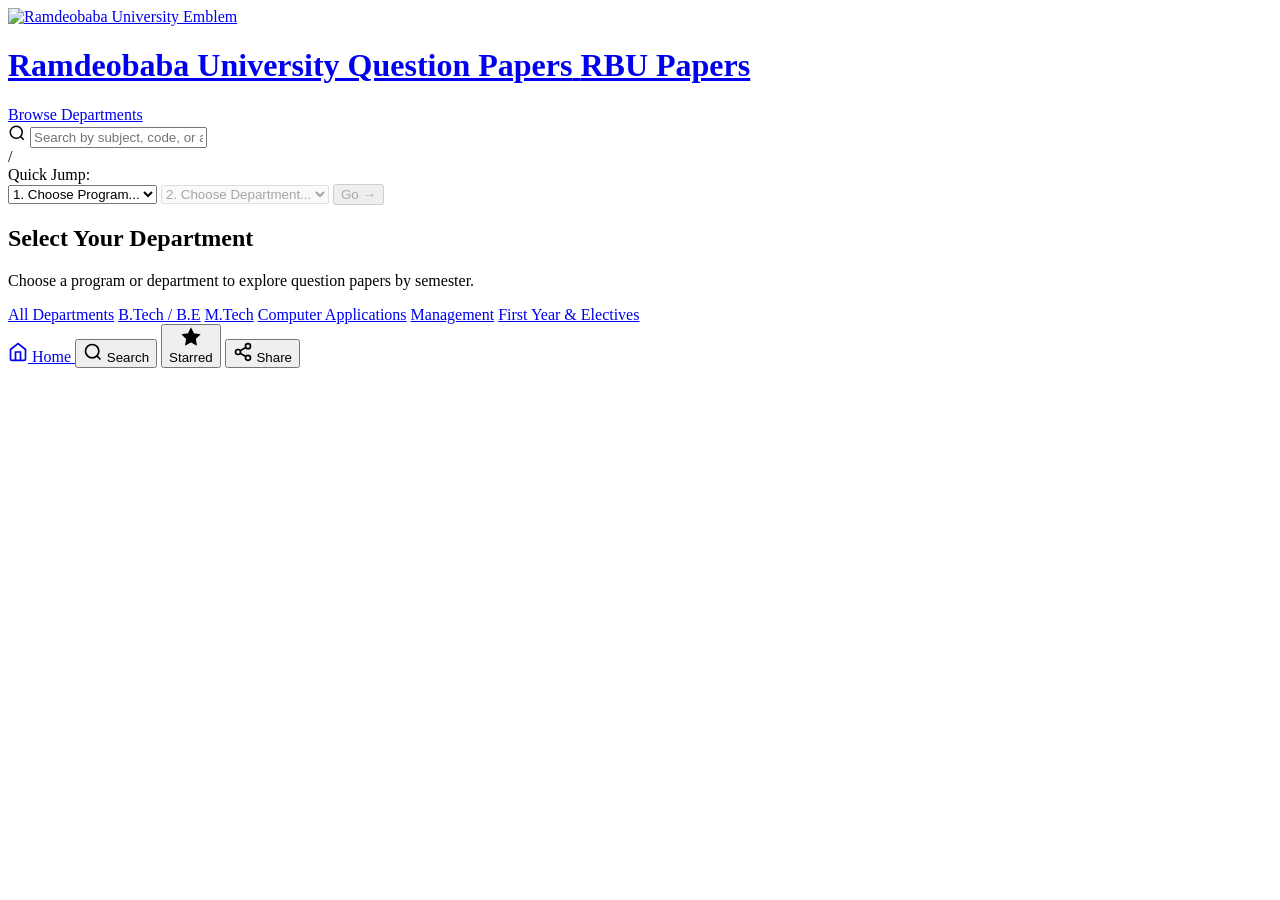
==== web/index.html @ 90aba29f "Initial commit: Ramdeobaba University Helper with modern UI/UX, scoped search, and catalog" ====
<!DOCTYPE html>
<html lang="en">
<head>
    <meta charset="UTF-8">
    <meta name="viewport" content="width=device-width, initial-scale=1.0">
    <title>Ramdeobaba University Question Papers</title>
    <!-- Official Ramdeobaba University Favicon -->
    <link rel="icon" type="image/png" sizes="32x32" href="/favicon-32.png">
    <link rel="icon" type="image/png" sizes="192x192" href="/favicon-192.png">
    <link rel="shortcut icon" href="/favicon.ico">
    <link rel="apple-touch-icon" href="/favicon-192.png">
    <link rel="preconnect" href="https://fonts.googleapis.com">
    <link rel="preconnect" href="https://fonts.gstatic.com" crossorigin>
    <link href="https://fonts.googleapis.com/css2?family=Plus+Jakarta+Sans:wght@400;500;600;700&family=Playfair+Display:ital,wght@0,600;1,600&family=JetBrains+Mono:wght@400;500&display=swap" rel="stylesheet">
    <link rel="stylesheet" href="/style.css">
    <!-- Local Offline PDF.js -->
    <script src="/pdf.min.js"></script>
</head>
<body>
    <div class="site-container">
        <!-- University Header -->
        <header class="site-header">
            <div class="header-inner">
                <a href="/" class="brand-link" onclick="handleLinkClick(event, '/')">
                    <div class="university-crest-wrap">
                        <img src="/rbu_emblem.png" alt="Ramdeobaba University Emblem" class="university-crest-img">
                    </div>
                    <div class="brand-info">
                        <h1 class="portal-title">
                            <span class="portal-title-full">Ramdeobaba University Question Papers</span>
                            <span class="portal-title-mobile">RBU Papers</span>
                        </h1>
                    </div>
                </a>

                <div class="header-nav">
                    <button class="nav-btn" id="nav-starred-btn" onclick="showStarredShelf()" style="display:none;">
                        <svg width="14" height="14" viewBox="0 0 24 24" fill="currentColor" stroke="currentColor" stroke-width="1">
                            <polygon points="12 2 15.09 8.26 22 9.27 17 14.14 18.18 21.02 12 17.77 5.82 21.02 7 14.14 2 9.27 8.91 8.26 12 2"></polygon>
                        </svg>
                        <span id="nav-starred-count">Starred (0)</span>
                    </button>
                    <a href="/" class="nav-btn" id="browse-depts-link" onclick="handleLinkClick(event, '/')">Browse Departments</a>
                </div>
            </div>
        </header>

        <!-- Main Workspace -->
        <main class="site-main">
            <!-- Search Bar with Acronym & Typo tolerance -->
            <section class="search-container">
                <div class="search-input-wrap">
                    <svg class="search-icon" width="18" height="18" viewBox="0 0 24 24" fill="none" stroke="currentColor" stroke-width="2">
                        <circle cx="11" cy="11" r="8"></circle>
                        <line x1="21" y1="21" x2="16.65" y2="16.65"></line>
                    </svg>
                    <input type="text" id="search-input" placeholder="Search by subject, code, or acronym (e.g. DBMS, OS, CN, Mathematics)..." autocomplete="off" spellcheck="false">
                    <div class="search-hotkey" id="shortcut-cue">/</div>
                    <button class="search-clear-btn" id="clear-search" style="display:none;" title="Clear search">
                        <svg width="15" height="15" viewBox="0 0 24 24" fill="none" stroke="currentColor" stroke-width="2">
                            <line x1="18" y1="6" x2="6" y2="18"></line>
                            <line x1="6" y1="6" x2="18" y2="18"></line>
                        </svg>
                    </button>
                </div>
                <!-- Acronym suggestion chip -->
                <div class="search-suggestion-bar" id="search-suggestion-bar" style="display:none;">
                    <span class="suggestion-text" id="suggestion-text"></span>
                </div>

                <!-- Instant 2-Step Dropdown Department Jump -->
                <div class="quick-jump-strip" id="quick-jump-strip">
                    <span class="quick-jump-label">Quick Jump:</span>
                    <div class="quick-jump-controls">
                        <select id="quick-program-select" class="quick-select" aria-label="Choose Program">
                            <option value="">1. Choose Program...</option>
                        </select>
                        <select id="quick-branch-select" class="quick-select" aria-label="Choose Department" disabled>
                            <option value="">2. Choose Department...</option>
                        </select>
                        <button id="quick-go-btn" class="quick-go-btn" disabled>Go &rarr;</button>
                    </div>
                </div>
            </section>

            <!-- ===================================================================
                 VIEW 1: DEPARTMENTS & STARRED SUBJECTS (LANDING SCREEN)
                 Never shows full papers at once. Only shows branches first.
                 =================================================================== -->
            <section class="departments-view" id="category-view">
                <!-- Starred / Bookmarked Subjects Shelf -->
                <div class="starred-shelf" id="starred-shelf" style="display: none;">
                    <div class="shelf-header">
                        <div class="shelf-title-wrap">
                            <svg width="16" height="16" viewBox="0 0 24 24" fill="var(--brand-gold)" stroke="var(--brand-gold)" stroke-width="1">
                                <polygon points="12 2 15.09 8.26 22 9.27 17 14.14 18.18 21.02 12 17.77 5.82 21.02 7 14.14 2 9.27 8.91 8.26 12 2"></polygon>
                            </svg>
                            <h3 class="shelf-title">My Starred Subjects</h3>
                        </div>
                        <span class="shelf-subtitle">Quick access saved to your browser</span>
                    </div>
                    <div class="starred-cards-grid" id="starred-cards-grid">
                        <!-- Injected dynamically -->
                    </div>
                </div>

                <div class="departments-heading">
                    <h2 class="view-title">Select Your Department</h2>
                    <p class="view-description">Choose a program or department to explore question papers by semester.</p>
                </div>

                <!-- Discipline Filter Pills (Real links for middle-click/SEO/SPA) -->
                <nav class="discipline-filters" id="category-tabs" aria-label="Discipline Categories">
                    <a href="/?discipline=ALL" class="filter-pill active" data-discipline="ALL">All Departments</a>
                    <a href="/?discipline=BE" class="filter-pill" data-discipline="BE">B.Tech / B.E</a>
                    <a href="/?discipline=MTECH" class="filter-pill" data-discipline="MTECH">M.Tech</a>
                    <a href="/?discipline=CA" class="filter-pill" data-discipline="CA">Computer Applications</a>
                    <a href="/?discipline=MGMT" class="filter-pill" data-discipline="MGMT">Management</a>
                    <a href="/?discipline=COMMON" class="filter-pill" data-discipline="COMMON">First Year &amp; Electives</a>
                </nav>

                <!-- Department Cards Grid -->
                <div class="departments-grid" id="branches-grid">
                    <!-- Populated dynamically -->
                </div>
            </section>

            <!-- ===================================================================
                 VIEW 2: QUESTION PAPERS BROWSER (SHOWN ONLY AFTER SELECTION)
                 =================================================================== -->
            <section class="papers-view" id="explorer-view" style="display: none;">
                <!-- Breadcrumbs & Back Navigation -->
                <div class="view-header">
                    <div class="view-header-main">
                        <a href="/" class="back-link-btn" id="back-to-cats-btn" onclick="handleLinkClick(event, '/')" title="Return to Departments [Alt+Left / Swipe Right]">
                            <svg width="15" height="15" viewBox="0 0 24 24" fill="none" stroke="currentColor" stroke-width="2">
                                <line x1="19" y1="12" x2="5" y2="12"></line>
                                <polyline points="12 19 5 12 12 5"></polyline>
                            </svg>
                            All Departments
                        </a>

                        <div class="title-details">
                            <nav class="breadcrumb-trail" id="explorer-breadcrumbs" aria-label="Breadcrumb Trail">
                                <a href="/" class="crumb-link" onclick="handleLinkClick(event, '/')">Departments</a>
                                <span class="crumb-sep">&rsaquo;</span>
                                <a href="/?discipline=ALL" class="crumb-link" id="bread-program" onclick="handleCrumbDisciplineClick(event)">Program</a>
                                <span class="crumb-sep">&rsaquo;</span>
                                <span id="bread-branch" class="active-crumb">Branch</span>
                            </nav>
                            <h2 class="selected-department-title" id="explorer-branch-title">Department Name</h2>
                        </div>
                    </div>

                    <!-- Feature 6: WhatsApp & Telegram "Class Pack" Share Formatter -->
                    <div class="view-header-actions">
                        <button class="share-classpack-btn" id="share-classpack-btn" onclick="openClassPackModal()" title="Format and share question papers pack to WhatsApp / Telegram">
                            <svg width="15" height="15" viewBox="0 0 24 24" fill="none" stroke="currentColor" stroke-width="2">
                                <circle cx="18" cy="5" r="3"></circle>
                                <circle cx="6" cy="12" r="3"></circle>
                                <circle cx="18" cy="19" r="3"></circle>
                                <line x1="8.59" y1="13.51" x2="15.42" y2="17.49"></line>
                                <line x1="15.41" y1="6.51" x2="8.59" y2="10.49"></line>
                            </svg>
                            <span>Share Class Pack</span>
                        </button>
                    </div>
                </div>

                <!-- Streamlined Department Workspace Toolbar (Semester Strip Only) -->
                <div class="explorer-toolbar-card">
                    <div class="semester-strip">
                        <span class="strip-label">Semester:</span>
                        <div class="semester-options" id="semester-pills">
                            <!-- Injected dynamically -->
                        </div>
                    </div>
                </div>

                <!-- Results Status Bar -->
                <div class="results-bar">
                    <span class="papers-count-text" id="results-count">Loading papers...</span>
                </div>

                <!-- Content Container: Subject Groups OR Flat Papers -->
                <div class="subjects-container" id="subjects-container">
                    <!-- Injected dynamically -->
                </div>

                <!-- Empty State -->
                <div class="empty-state" id="empty-state" style="display: none;">
                    <h3>No question papers found</h3>
                    <p>There are no past papers matching your current semester or examination filter.</p>
                    <button class="action-btn-primary" onclick="resetBranchFilters()">Show All Papers in this Department</button>
                </div>

                <!-- Pagination Navigation -->
                <nav class="pagination-bar" id="pagination" style="display: none;" aria-label="Pagination Navigation">
                    <a href="#" class="page-button" id="prev-page">&larr; Previous</a>
                    <div class="page-numbers-wrap" id="page-numbers"></div>
                    <a href="#" class="page-button" id="next-page">Next &rarr;</a>
                </nav>
            </section>
        </main>

        <!-- Mobile Bottom App Navigation Bar -->
        <nav class="mobile-bottom-bar" id="mobile-bottom-bar" aria-label="Mobile Navigation">
            <a href="/" class="mobile-tab" id="tab-home" onclick="handleLinkClick(event, '/')">
                <svg width="20" height="20" viewBox="0 0 24 24" fill="none" stroke="currentColor" stroke-width="2">
                    <path d="M3 9l9-7 9 7v11a2 2 0 0 1-2 2H5a2 2 0 0 1-2-2z"></path>
                    <polyline points="9 22 9 12 15 12 15 22"></polyline>
                </svg>
                <span>Home</span>
            </a>
            <button class="mobile-tab" id="tab-search" onclick="focusSearchInput()" type="button">
                <svg width="20" height="20" viewBox="0 0 24 24" fill="none" stroke="currentColor" stroke-width="2">
                    <circle cx="11" cy="11" r="8"></circle>
                    <line x1="21" y1="21" x2="16.65" y2="16.65"></line>
                </svg>
                <span>Search</span>
            </button>
            <button class="mobile-tab" id="tab-starred" onclick="showStarredShelf()" type="button">
                <div class="mobile-tab-icon-wrap">
                    <svg width="20" height="20" viewBox="0 0 24 24" fill="currentColor" stroke="currentColor" stroke-width="1.5">
                        <polygon points="12 2 15.09 8.26 22 9.27 17 14.14 18.18 21.02 12 17.77 5.82 21.02 7 14.14 2 9.27 8.91 8.26 12 2"></polygon>
                    </svg>
                    <span id="mobile-starred-badge" class="mobile-tab-badge" style="display: none;">0</span>
                </div>
                <span>Starred</span>
            </button>
            <button class="mobile-tab" id="tab-share" onclick="openClassPackModal()" type="button">
                <svg width="20" height="20" viewBox="0 0 24 24" fill="none" stroke="currentColor" stroke-width="2">
                    <circle cx="18" cy="5" r="3"></circle>
                    <circle cx="6" cy="12" r="3"></circle>
                    <circle cx="18" cy="19" r="3"></circle>
                    <line x1="8.59" y1="13.51" x2="15.42" y2="17.49"></line>
                    <line x1="15.41" y1="6.51" x2="8.59" y2="10.49"></line>
                </svg>
                <span>Share</span>
            </button>
        </nav>
    </div>

    <!-- Clean Document Reading Modal with PDF.js Canvas Fallback -->
    <div class="reader-modal-overlay" id="reader-modal" style="display: none;">
        <div class="reader-modal-window">
            <!-- Modal Header -->
            <div class="reader-modal-bar">
                <button class="reader-back-btn" onclick="closeReader()" title="Back [Esc]" aria-label="Back">
                    <svg width="20" height="20" viewBox="0 0 24 24" fill="none" stroke="currentColor" stroke-width="2.4">
                        <polyline points="15 18 9 12 15 6"></polyline>
                    </svg>
                </button>
                <div class="reader-paper-info">
                    <h3 class="reader-paper-title" id="modal-title">Subject Title</h3>
                    <span class="reader-paper-sub" id="modal-meta">Program &bull; Branch &bull; Semester &bull; Session Year</span>
                </div>

                <div class="reader-modal-controls">
                    <!-- Relative paper navigation (Prev / Next in subject) -->
                    <div class="reader-paper-nav-group">
                        <button class="reader-ctrl-btn" id="modal-prev-paper" onclick="navPaperRelative(-1)" title="Previous Paper in subject [ [ ]">
                            <svg width="13" height="13" viewBox="0 0 24 24" fill="none" stroke="currentColor" stroke-width="2">
                                <polyline points="15 18 9 12 15 6"></polyline>
                            </svg>
                            <span class="ctrl-label">Prev</span>
                        </button>
                        <button class="reader-ctrl-btn" id="modal-next-paper" onclick="navPaperRelative(1)" title="Next Paper in subject [ ] ]">
                            <span class="ctrl-label">Next</span>
                            <svg width="13" height="13" viewBox="0 0 24 24" fill="none" stroke="currentColor" stroke-width="2">
                                <polyline points="9 18 15 12 9 6"></polyline>
                            </svg>
                        </button>
                    </div>

                    <!-- Viewer mode toggle (Mobile/Desktop) -->
                    <button class="reader-ctrl-btn" id="viewer-toggle-btn" onclick="toggleViewerEngine()" title="Toggle between Native and Mobile Canvas reader">
                        <span id="viewer-toggle-label">Mobile Mode</span>
                    </button>

                    <a href="#" class="reader-ctrl-btn" id="modal-open-tab" target="_blank" rel="noopener">
                        <svg width="14" height="14" viewBox="0 0 24 24" fill="none" stroke="currentColor" stroke-width="2">
                            <path d="M18 13v6a2 2 0 0 1-2 2H5a2 2 0 0 1-2-2V8a2 2 0 0 1 2-2h6"></path>
                            <polyline points="15 3 21 3 21 9"></polyline>
                            <line x1="10" y1="14" x2="21" y2="3"></line>
                        </svg>
                        Open PDF
                    </a>

                    <a href="#" class="reader-ctrl-btn" id="modal-download" download>
                        <svg width="14" height="14" viewBox="0 0 24 24" fill="none" stroke="currentColor" stroke-width="2">
                            <path d="M21 15v4a2 2 0 0 1-2 2H5a2 2 0 0 1-2-2v-4"></path>
                            <polyline points="7 10 12 15 17 10"></polyline>
                            <line x1="12" y1="15" x2="12" y2="3"></line>
                        </svg>
                        Download
                    </a>

                    <!-- Feature 10: Supplementary / Formula Sheet Attachment Button -->
                    <button class="reader-ctrl-btn" id="modal-aid-btn" onclick="openCurrentPaperSupplementary()" style="display:none;" title="View Exam Aids & Formula Sheets">
                        <svg width="14" height="14" viewBox="0 0 24 24" fill="none" stroke="currentColor" stroke-width="2">
                            <path d="M14 2H6a2 2 0 0 0-2 2v16a2 2 0 0 0 2 2h12a2 2 0 0 0 2-2V8z"></path>
                            <polyline points="14 2 14 8 20 8"></polyline>
                            <line x1="16" y1="13" x2="8" y2="13"></line>
                            <line x1="16" y1="17" x2="8" y2="17"></line>
                        </svg>
                        Exam Aids
                    </button>

                    <button class="reader-close-btn" id="modal-close" title="Close [Esc]">
                        <svg width="16" height="16" viewBox="0 0 24 24" fill="none" stroke="currentColor" stroke-width="2">
                            <line x1="18" y1="6" x2="6" y2="18"></line>
                            <line x1="6" y1="6" x2="18" y2="18"></line>
                        </svg>
                    </button>
                </div>
            </div>

            <!-- PDF.js Mobile Canvas Controls Toolbar (Shown when using Canvas Reader) -->
            <div class="canvas-reader-toolbar" id="canvas-toolbar" style="display: none;">
                <button class="canvas-tool-btn" id="pdf-prev-btn" onclick="prevCanvasPage()">&larr; Prev</button>
                <span class="canvas-page-indicator" id="pdf-page-num">Page 1 of 1</span>
                <button class="canvas-tool-btn" id="pdf-next-btn" onclick="nextCanvasPage()">Next &rarr;</button>
                <div class="canvas-zoom-group">
                    <button class="canvas-tool-btn" onclick="zoomCanvas(-0.15)">-</button>
                    <span class="canvas-zoom-text" id="pdf-zoom-text">100%</span>
                    <button class="canvas-tool-btn" onclick="zoomCanvas(0.15)">+</button>
                    <button class="canvas-tool-btn" onclick="resetCanvasZoom()">Fit</button>
                </div>
            </div>

            <!-- Document Viewing Frame (Native iframe or Canvas) -->
            <div class="reader-frame-body" id="reader-frame-body">
                <iframe id="modal-iframe" src="about:blank" frameborder="0"></iframe>
                <div id="canvas-viewer-wrap" class="canvas-viewer-wrap" style="display: none;">
                    <canvas id="pdf-render-canvas"></canvas>
                </div>
            </div>
        </div>
    </div>

    <!-- Feature 6: WhatsApp & Telegram "Class Pack" Share Formatter Modal -->
    <div class="share-modal-overlay" id="share-modal" style="display: none;">
        <div class="share-modal-window">
            <div class="share-modal-header">
                <div class="share-title-group">
                    <h3 class="share-title" id="share-modal-title">Share Class Pack</h3>
                    <span class="share-subtitle" id="share-modal-sub">Formatted announcement for WhatsApp, Telegram &amp; Study Groups</span>
                </div>
                <button class="share-close-btn" id="share-modal-close" onclick="closeShareModal()" title="Close [Esc]">
                    <svg width="16" height="16" viewBox="0 0 24 24" fill="none" stroke="currentColor" stroke-width="2">
                        <line x1="18" y1="6" x2="6" y2="18"></line>
                        <line x1="6" y1="6" x2="18" y2="18"></line>
                    </svg>
                </button>
            </div>

            <div class="share-modal-body">
                <textarea id="share-text-area" class="share-textarea" style="display:none;" readonly spellcheck="false"></textarea>

                <div class="share-actions-row">
                    <button class="share-btn share-btn-copy" id="share-copy-btn" onclick="copyShareText()">
                        <svg width="16" height="16" viewBox="0 0 24 24" fill="none" stroke="currentColor" stroke-width="2">
                            <rect x="9" y="9" width="13" height="13" rx="2" ry="2"></rect>
                            <path d="M5 15H4a2 2 0 0 1-2-2V4a2 2 0 0 1 2-2h9a2 2 0 0 1 2 2v1"></path>
                        </svg>
                        <span id="share-copy-label">Copy to Clipboard</span>
                    </button>

                    <a href="#" target="_blank" rel="noopener" class="share-btn share-btn-whatsapp" id="share-whatsapp-btn">
                        <svg width="16" height="16" viewBox="0 0 24 24" fill="currentColor">
                            <path d="M.057 24l1.687-6.163c-1.041-1.804-1.588-3.849-1.587-5.946.003-6.556 5.338-11.891 11.893-11.891 3.181.001 6.167 1.24 8.413 3.488 2.245 2.248 3.481 5.236 3.48 8.414-.003 6.557-5.338 11.892-11.893 11.892-1.99-.001-3.951-.5-5.688-1.448l-6.305 1.654zm6.597-3.807c1.676.995 3.276 1.591 5.392 1.592 5.448 0 9.886-4.434 9.889-9.885.002-5.462-4.415-9.89-9.881-9.892-5.452 0-9.887 4.434-9.889 9.884-.001 2.225.651 3.891 1.746 5.634l-.999 3.648 3.742-.981zm11.387-5.464c-.074-.124-.272-.198-.57-.347-.297-.149-1.758-.868-2.031-.967-.272-.099-.47-.149-.669.149-.198.297-.768.967-.941 1.165-.173.198-.347.223-.644.074-.297-.149-1.255-.462-2.39-1.475-.883-.788-1.48-1.761-1.653-2.059-.173-.297-.018-.458.13-.606.134-.133.297-.347.446-.521.151-.172.2-.296.3-.495.099-.198.05-.372-.025-.521-.075-.148-.669-1.611-.916-2.206-.242-.579-.487-.501-.669-.51l-.57-.01c-.198 0-.52.074-.792.372s-1.04 1.016-1.04 2.479 1.065 2.876 1.213 3.074c.149.198 2.095 3.2 5.076 4.487.709.306 1.263.489 1.694.626.712.226 1.36.194 1.872.118.571-.085 1.758-.719 2.006-1.413.248-.695.248-1.29.173-1.414z"/>
                        </svg>
                        <span>WhatsApp</span>
                    </a>

                    <a href="#" target="_blank" rel="noopener" class="share-btn share-btn-telegram" id="share-telegram-btn">
                        <svg width="16" height="16" viewBox="0 0 24 24" fill="currentColor">
                            <path d="M11.944 0A12 12 0 0 0 0 12a12 12 0 0 0 12 12 12 12 0 0 0 12-12A12 12 0 0 0 12 0a12 12 0 0 0-.056 0zm4.962 7.224c.1-.002.321.023.465.14a.506.506 0 0 1 .171.325c.016.093.036.306.02.472-.18 1.898-.962 6.502-1.36 8.627-.168.9-.499 1.201-.82 1.23-.696.065-1.225-.46-1.9-.902-1.056-.693-1.653-1.124-2.678-1.8-1.185-.78-.417-1.21.258-1.91.177-.184 3.247-2.977 3.307-3.23.007-.032.014-.15-.056-.212s-.174-.041-.249-.024c-.106.024-1.793 1.14-5.061 3.345-.48.33-.913.49-1.302.48-.428-.008-1.252-.241-1.865-.44-.752-.245-1.349-.374-1.297-.789.027-.216.325-.437.893-.663 3.498-1.524 5.83-2.529 6.998-3.014 3.332-1.386 4.025-1.627 4.476-1.635z"/>
                        </svg>
                        <span>Telegram</span>
                    </a>
                </div>
            </div>
        </div>
    </div>

    <script src="/app.js"></script>
</body>
</html>
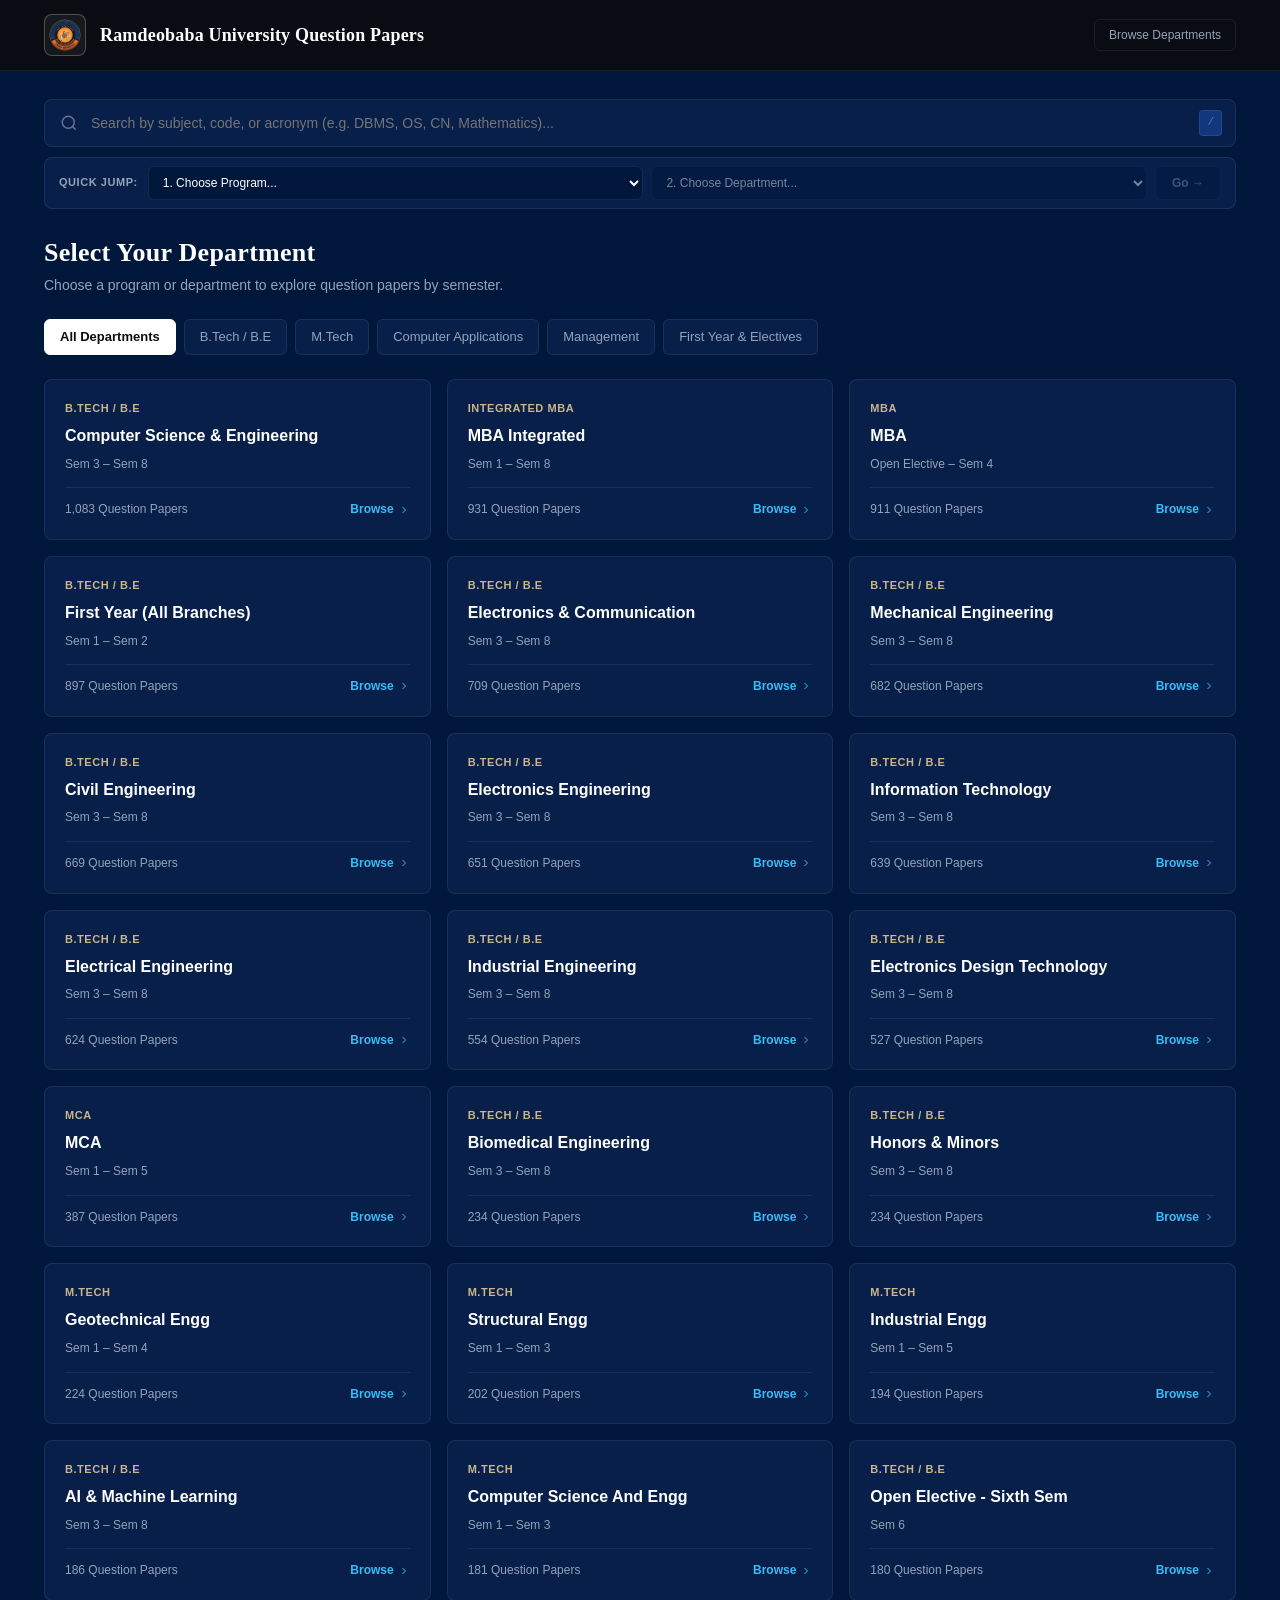
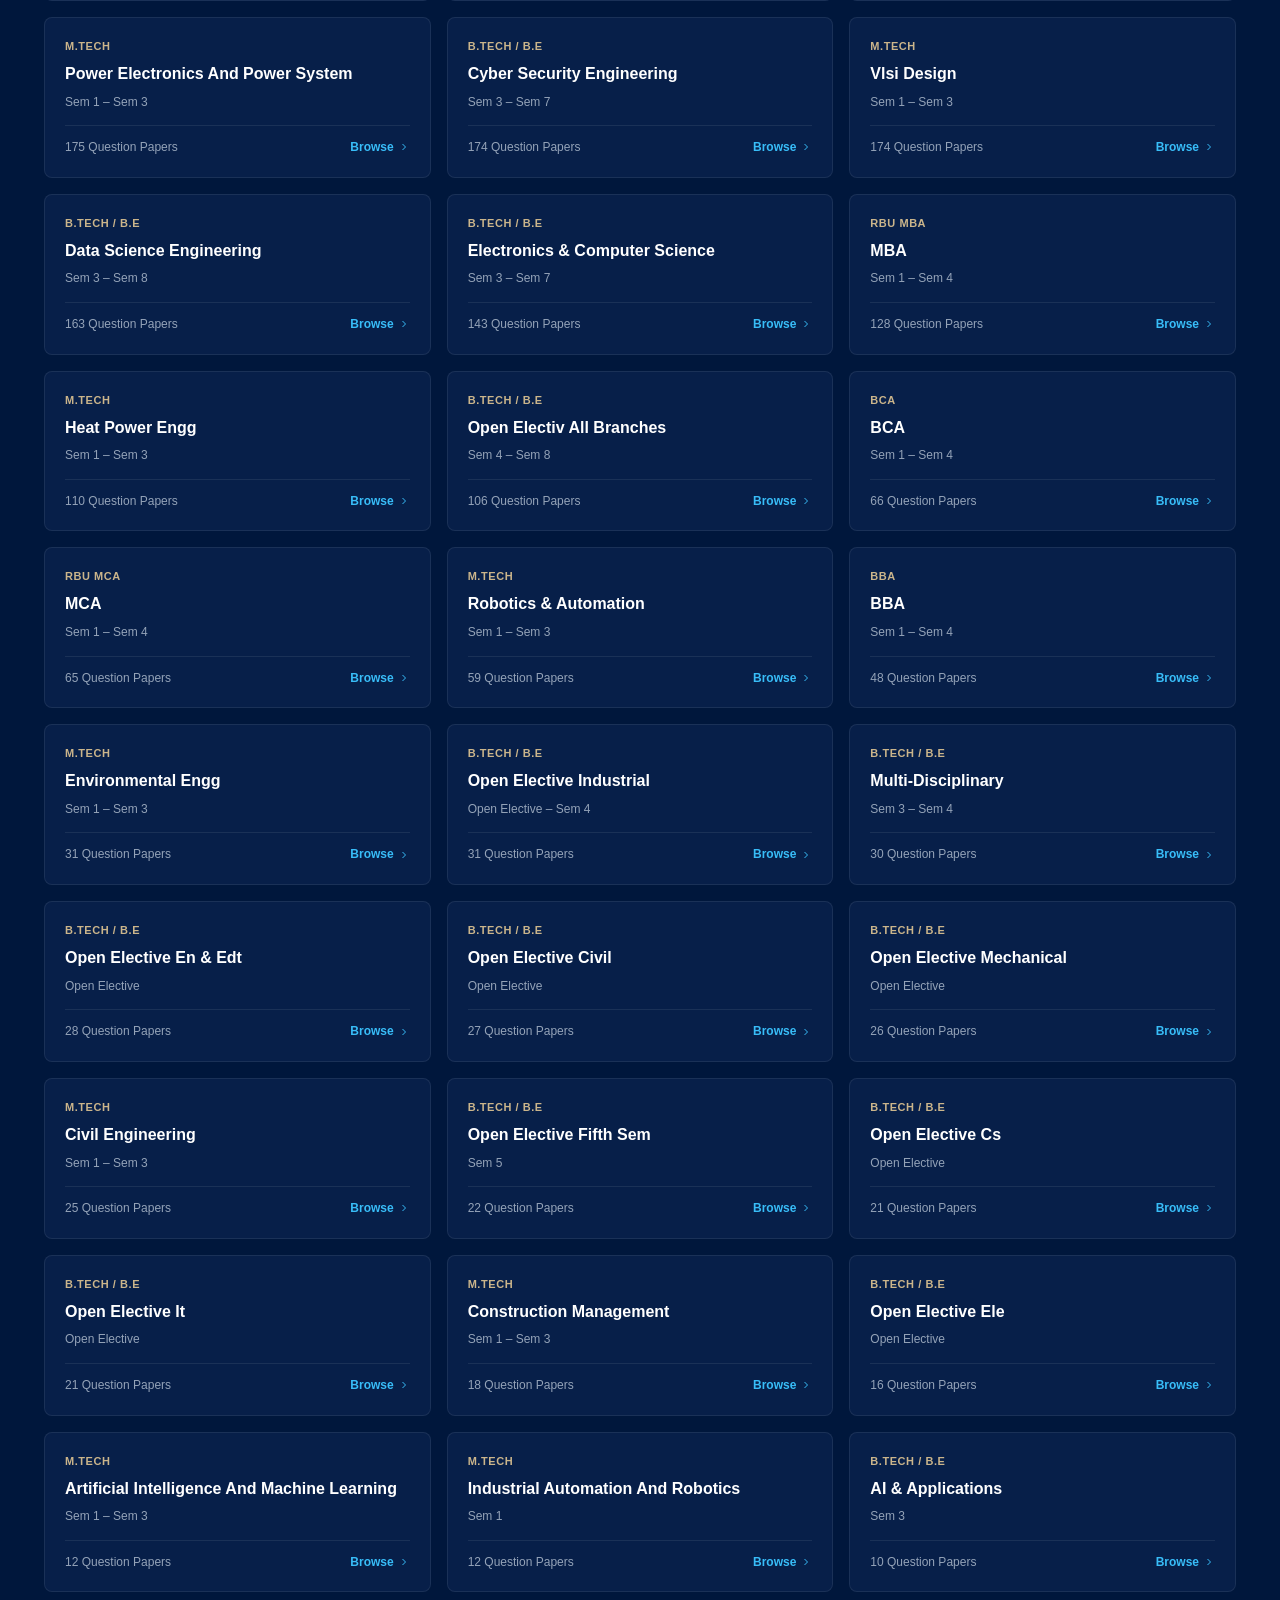
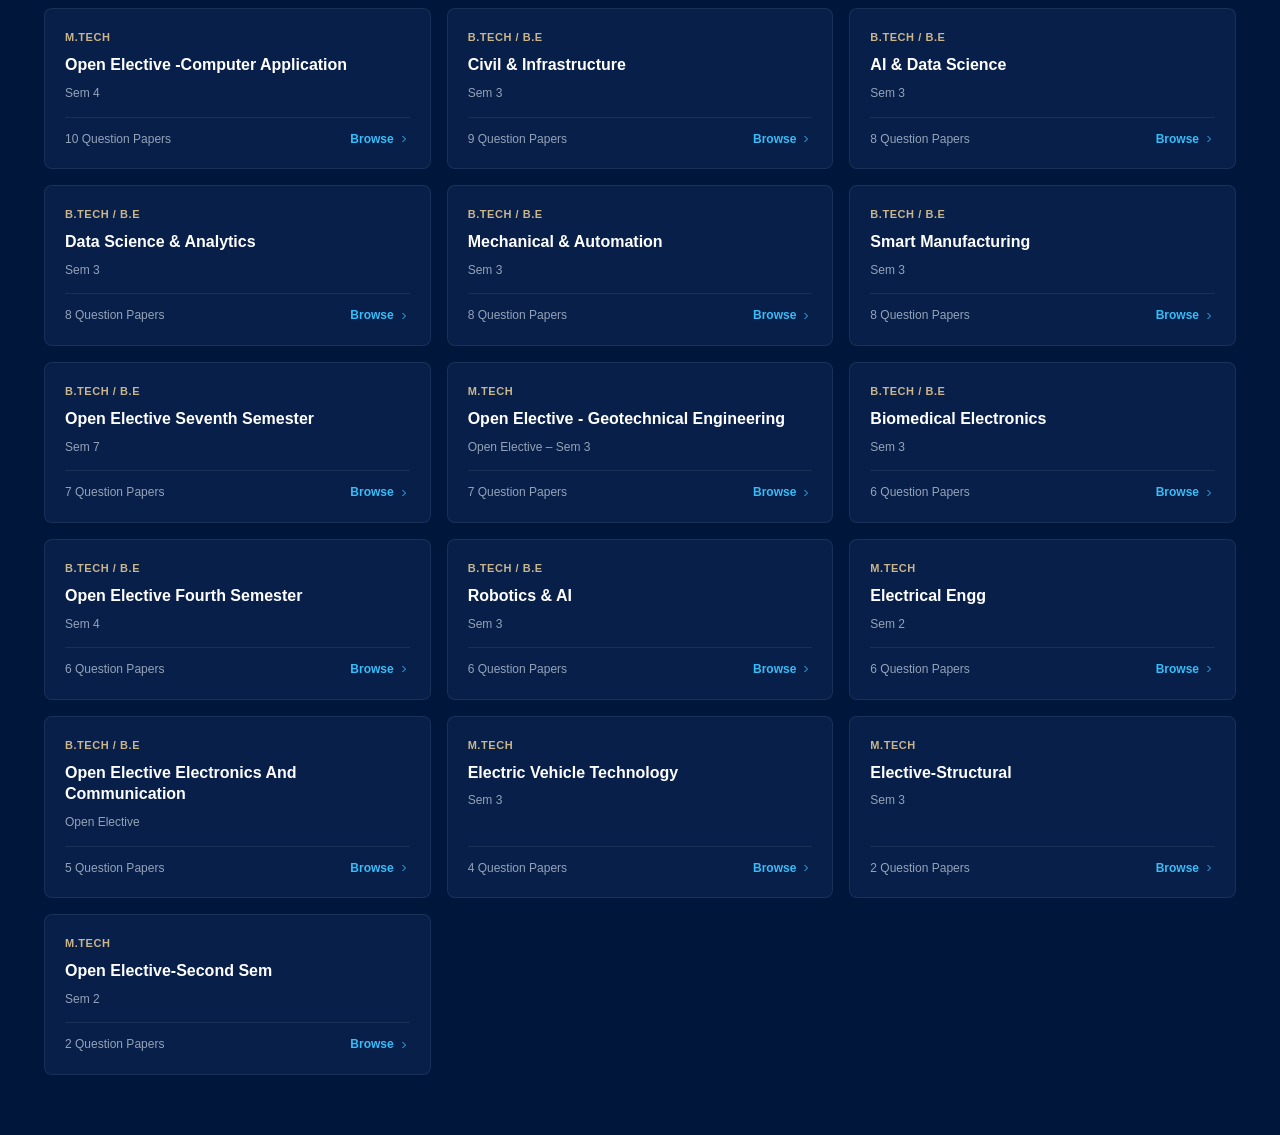
==== commit cda9bd42: "feat: Add GitHub Pages deploy workflow and relative asset support" ====
--- a/web/index.html
+++ b/web/index.html
@@ -5,16 +5,16 @@
     <meta name="viewport" content="width=device-width, initial-scale=1.0">
     <title>Ramdeobaba University Question Papers</title>
     <!-- Official Ramdeobaba University Favicon -->
-    <link rel="icon" type="image/png" sizes="32x32" href="/favicon-32.png">
-    <link rel="icon" type="image/png" sizes="192x192" href="/favicon-192.png">
-    <link rel="shortcut icon" href="/favicon.ico">
-    <link rel="apple-touch-icon" href="/favicon-192.png">
+    <link rel="icon" type="image/png" sizes="32x32" href="./favicon-32.png">
+    <link rel="icon" type="image/png" sizes="192x192" href="./favicon-192.png">
+    <link rel="shortcut icon" href="./favicon.ico">
+    <link rel="apple-touch-icon" href="./favicon-192.png">
     <link rel="preconnect" href="https://fonts.googleapis.com">
     <link rel="preconnect" href="https://fonts.gstatic.com" crossorigin>
     <link href="https://fonts.googleapis.com/css2?family=Plus+Jakarta+Sans:wght@400;500;600;700&family=Playfair+Display:ital,wght@0,600;1,600&family=JetBrains+Mono:wght@400;500&display=swap" rel="stylesheet">
-    <link rel="stylesheet" href="/style.css">
+    <link rel="stylesheet" href="./style.css">
     <!-- Local Offline PDF.js -->
-    <script src="/pdf.min.js"></script>
+    <script src="./pdf.min.js"></script>
 </head>
 <body>
     <div class="site-container">
@@ -23,7 +23,7 @@
             <div class="header-inner">
                 <a href="/" class="brand-link" onclick="handleLinkClick(event, '/')">
                     <div class="university-crest-wrap">
-                        <img src="/rbu_emblem.png" alt="Ramdeobaba University Emblem" class="university-crest-img">
+                        <img src="./rbu_emblem.png" alt="Ramdeobaba University Emblem" class="university-crest-img">
                     </div>
                     <div class="brand-info">
                         <h1 class="portal-title">
@@ -385,6 +385,6 @@
         </div>
     </div>
 
-    <script src="/app.js"></script>
+    <script src="./app.js"></script>
 </body>
 </html>
--- a/web/style.css
+++ b/web/style.css
@@ -0,0 +1,2503 @@
+/* ==========================================================================
+   Ramdeobaba University Question Papers — Official Archive Stylesheet
+   Authentic Institutional Academic Design
+   ========================================================================== */
+
+:root {
+    /* Official Ramdeobaba University Palette (Directly from rbunagpur.in) */
+    --bg-base: #00173c;
+    --bg-surface: #071f49;
+    --bg-surface-hover: #0c2b64;
+    --bg-elevated: #11377d;
+
+    --border-light: rgba(255, 255, 255, 0.08);
+    --border-strong: rgba(255, 255, 255, 0.18);
+    --border-focus: #F36F27;
+
+    --text-main: #f8fafc;
+    --text-muted: #94a3b8;
+    --text-subtle: #64748b;
+
+    /* Official rbunagpur.in Colors */
+    --brand-rbu-orange: #F36F27;
+    --brand-rbu-orange-soft: rgba(243, 111, 39, 0.15);
+    --brand-rbu-navy: #104474;
+    --brand-rbu-navy-soft: rgba(16, 68, 116, 0.25);
+    --brand-gold: #cbb58b;
+    --brand-gold-soft: rgba(203, 181, 139, 0.15);
+    --brand-blue: #38bdf8;
+
+    /* Scheme Badges */
+    --scheme-rbu: #F36F27;
+    --scheme-rbu-bg: rgba(243, 111, 39, 0.15);
+    --scheme-cbcs: #38bdf8;
+    --scheme-cbcs-bg: rgba(56, 189, 248, 0.12);
+    --scheme-precbcs: #94a3b8;
+    --scheme-precbcs-bg: rgba(148, 163, 184, 0.12);
+
+    --tag-regular: #10b981;
+    --tag-makeup: #f59e0b;
+
+    --font-heading: "Playfair Display", Georgia, serif;
+    --font-sans: "Plus Jakarta Sans", -apple-system, BlinkMacSystemFont, "Segoe UI", Roboto, sans-serif;
+    --font-mono: "JetBrains Mono", ui-monospace, Menlo, Consolas, monospace;
+}
+
+* {
+    box-sizing: border-box;
+    margin: 0;
+    padding: 0;
+    scrollbar-width: thin;
+    scrollbar-color: rgba(255, 255, 255, 0.2) transparent;
+}
+
+*::-webkit-scrollbar {
+    width: 6px;
+    height: 6px;
+}
+
+*::-webkit-scrollbar-track {
+    background: transparent;
+}
+
+*::-webkit-scrollbar-thumb {
+    background: rgba(255, 255, 255, 0.18);
+    border-radius: 4px;
+}
+
+*::-webkit-scrollbar-thumb:hover {
+    background: var(--brand-rbu-orange);
+}
+
+.portal-title-mobile {
+    display: none;
+}
+
+.mobile-bottom-bar {
+    display: none;
+}
+
+.reader-back-btn {
+    display: none;
+}
+
+body {
+    background-color: var(--bg-base);
+    color: var(--text-main);
+    font-family: var(--font-sans);
+    font-size: 14px;
+    line-height: 1.55;
+    min-height: 100vh;
+    -webkit-font-smoothing: antialiased;
+}
+
+.site-container {
+    min-height: 100vh;
+    display: flex;
+    flex-direction: column;
+}
+
+/* Header */
+.site-header {
+    background: #090c13;
+    border-bottom: 1px solid var(--border-light);
+    position: sticky;
+    top: 0;
+    z-index: 50;
+}
+
+.header-inner {
+    max-width: 1240px;
+    margin: 0 auto;
+    padding: 14px 24px;
+    display: flex;
+    justify-content: space-between;
+    align-items: center;
+}
+
+.brand-link {
+    display: flex;
+    align-items: center;
+    gap: 14px;
+    text-decoration: none;
+    color: inherit;
+}
+
+.university-crest-wrap {
+    width: 42px;
+    height: 42px;
+    border-radius: 8px;
+    background: rgba(255, 255, 255, 0.05);
+    border: 1px solid rgba(203, 181, 139, 0.35);
+    display: flex;
+    align-items: center;
+    justify-content: center;
+    overflow: hidden;
+    flex-shrink: 0;
+}
+
+.university-crest-img {
+    width: 32px;
+    height: 32px;
+    object-fit: contain;
+}
+
+.brand-info {
+    display: flex;
+    flex-direction: column;
+}
+
+.portal-title {
+    font-family: var(--font-heading);
+    font-size: 18px;
+    font-weight: 600;
+    letter-spacing: 0.01em;
+    color: #ffffff;
+    line-height: 1.25;
+}
+
+
+.header-nav {
+    display: flex;
+    align-items: center;
+    gap: 10px;
+}
+
+.nav-btn {
+    padding: 6px 14px;
+    background: transparent;
+    border: 1px solid var(--border-light);
+    border-radius: 6px;
+    color: var(--text-muted);
+    font-size: 12px;
+    font-weight: 500;
+    cursor: pointer;
+    text-decoration: none;
+    display: inline-flex;
+    align-items: center;
+    gap: 6px;
+    transition: all 0.15s ease;
+}
+
+.nav-btn:hover {
+    color: #ffffff;
+    border-color: var(--border-strong);
+    background: var(--bg-surface);
+}
+
+/* Main Content */
+.site-main {
+    max-width: 1240px;
+    width: 100%;
+    margin: 0 auto;
+    padding: 28px 24px 60px;
+    flex: 1;
+}
+
+/* Search Box */
+.search-container {
+    margin-bottom: 24px;
+    display: flex;
+    flex-direction: column;
+    gap: 6px;
+}
+
+.search-input-wrap {
+    position: relative;
+    display: flex;
+    align-items: center;
+}
+
+.search-icon {
+    position: absolute;
+    left: 16px;
+    color: var(--text-subtle);
+    pointer-events: none;
+}
+
+.search-input-wrap input {
+    width: 100%;
+    height: 48px;
+    padding: 0 44px 0 46px;
+    background: var(--bg-surface);
+    border: 1px solid var(--border-light);
+    border-radius: 8px;
+    font-family: var(--font-sans);
+    font-size: 14px;
+    color: #ffffff;
+    transition: border-color 0.15s ease, background-color 0.15s ease;
+}
+
+.search-input-wrap input:focus {
+    outline: none;
+    border-color: var(--border-focus);
+    background: #0d121c;
+}
+
+.search-hotkey {
+    position: absolute;
+    right: 14px;
+    padding: 3px 7px;
+    background: var(--bg-elevated);
+    border: 1px solid var(--border-light);
+    border-radius: 4px;
+    font-family: var(--font-mono);
+    font-size: 11px;
+    color: var(--text-subtle);
+    pointer-events: none;
+}
+
+.search-clear-btn {
+    position: absolute;
+    right: 14px;
+    background: transparent;
+    border: none;
+    color: var(--text-muted);
+    cursor: pointer;
+    padding: 4px;
+    border-radius: 4px;
+    display: flex;
+    align-items: center;
+    justify-content: center;
+}
+
+.search-clear-btn:hover {
+    color: #ffffff;
+}
+
+.search-suggestion-bar {
+    padding: 2px 6px;
+    font-size: 12px;
+    color: var(--text-muted);
+}
+
+.suggestion-text {
+    cursor: pointer;
+    color: var(--brand-blue);
+    text-decoration: underline;
+}
+
+/* Quick Jump 2-Step Dropdowns */
+.quick-jump-strip {
+    display: flex;
+    align-items: center;
+    gap: 10px;
+    padding: 8px 14px;
+    background: var(--bg-surface);
+    border: 1px solid var(--border-light);
+    border-radius: 8px;
+    margin-top: 4px;
+}
+
+.quick-jump-label {
+    font-size: 11px;
+    font-weight: 600;
+    color: var(--text-muted);
+    text-transform: uppercase;
+    letter-spacing: 0.05em;
+    white-space: nowrap;
+}
+
+.quick-jump-controls {
+    display: flex;
+    align-items: center;
+    gap: 8px;
+    flex: 1;
+    flex-wrap: wrap;
+}
+
+.quick-select {
+    flex: 1;
+    min-width: 170px;
+    height: 34px;
+    padding: 0 10px;
+    background: var(--bg-base);
+    border: 1px solid var(--border-light);
+    border-radius: 6px;
+    color: #ffffff;
+    font-size: 12px;
+    font-family: var(--font-sans);
+    cursor: pointer;
+    transition: border-color 0.15s ease;
+}
+
+.quick-select:focus {
+    outline: none;
+    border-color: var(--brand-rbu-orange);
+}
+
+.quick-select:disabled {
+    opacity: 0.45;
+    cursor: not-allowed;
+}
+
+.quick-go-btn {
+    height: 34px;
+    padding: 0 16px;
+    background: var(--brand-rbu-orange);
+    border: 1px solid var(--brand-rbu-orange);
+    border-radius: 6px;
+    color: #ffffff;
+    font-size: 12px;
+    font-weight: 600;
+    cursor: pointer;
+    display: inline-flex;
+    align-items: center;
+    justify-content: center;
+    transition: all 0.15s ease;
+    white-space: nowrap;
+}
+
+.quick-go-btn:hover:not(:disabled) {
+    background: #e05e19;
+    border-color: #e05e19;
+}
+
+.quick-go-btn:disabled {
+    opacity: 0.4;
+    cursor: not-allowed;
+    background: var(--bg-base);
+    border-color: var(--border-light);
+    color: var(--text-muted);
+}
+
+/* ==========================================================================
+   STARRED SUBJECTS SHELF (FEATURE 6)
+   ========================================================================== */
+
+.starred-shelf {
+    background: var(--bg-surface);
+    border: 1px solid var(--border-light);
+    border-left: 3px solid var(--brand-gold);
+    border-radius: 8px;
+    padding: 16px 20px;
+    margin-bottom: 24px;
+    display: flex;
+    flex-direction: column;
+    gap: 12px;
+}
+
+.shelf-header {
+    display: flex;
+    justify-content: space-between;
+    align-items: center;
+    flex-wrap: wrap;
+    gap: 8px;
+}
+
+.shelf-title-wrap {
+    display: flex;
+    align-items: center;
+    gap: 8px;
+}
+
+.shelf-title {
+    font-size: 14px;
+    font-weight: 600;
+    color: #ffffff;
+}
+
+.shelf-subtitle {
+    font-size: 12px;
+    color: var(--text-muted);
+}
+
+.starred-cards-grid {
+    display: grid;
+    grid-template-columns: repeat(3, 1fr);
+    gap: 12px;
+}
+
+@media (max-width: 900px) {
+    .starred-cards-grid {
+        grid-template-columns: repeat(2, 1fr);
+    }
+}
+
+@media (max-width: 600px) {
+    .starred-cards-grid {
+        grid-template-columns: 1fr;
+    }
+}
+
+.starred-chip {
+    background: var(--bg-base);
+    border: 1px solid var(--border-light);
+    border-radius: 6px;
+    padding: 10px 14px;
+    display: flex;
+    justify-content: space-between;
+    align-items: center;
+    cursor: pointer;
+    text-decoration: none;
+    color: inherit;
+    transition: all 0.15s ease;
+}
+
+.starred-chip:hover {
+    border-color: var(--border-strong);
+    background: var(--bg-surface-hover);
+}
+
+.starred-chip-info {
+    display: flex;
+    flex-direction: column;
+    overflow: hidden;
+}
+
+.starred-chip-title {
+    font-size: 13px;
+    font-weight: 600;
+    color: #ffffff;
+    white-space: nowrap;
+    overflow: hidden;
+    text-overflow: ellipsis;
+}
+
+.starred-chip-sub {
+    font-size: 11px;
+    color: var(--text-muted);
+}
+
+.starred-chip-unstar {
+    background: transparent;
+    border: none;
+    color: var(--brand-gold);
+    cursor: pointer;
+    font-size: 16px;
+    padding: 2px 6px;
+}
+
+/* ==========================================================================
+   VIEW 1: DEPARTMENTS & BRANCHES (LANDING SCREEN)
+   ========================================================================== */
+
+.departments-view {
+    display: flex;
+    flex-direction: column;
+    gap: 20px;
+}
+
+.departments-heading {
+    text-align: left;
+    margin-bottom: 2px;
+}
+
+.view-title {
+    font-family: var(--font-heading);
+    font-size: 26px;
+    font-weight: 600;
+    color: #ffffff;
+    letter-spacing: 0.01em;
+    margin-bottom: 2px;
+}
+
+.view-description {
+    font-size: 14px;
+    color: var(--text-muted);
+}
+
+/* Discipline Filters */
+.discipline-filters {
+    display: flex;
+    flex-wrap: wrap;
+    gap: 8px;
+    padding-bottom: 4px;
+}
+
+.filter-pill {
+    padding: 7px 15px;
+    background: var(--bg-surface);
+    border: 1px solid var(--border-light);
+    border-radius: 6px;
+    color: var(--text-muted);
+    font-size: 13px;
+    font-weight: 500;
+    cursor: pointer;
+    text-decoration: none;
+    display: inline-flex;
+    align-items: center;
+    justify-content: center;
+    transition: all 0.15s ease;
+}
+
+.filter-pill:hover {
+    color: #ffffff;
+    border-color: var(--border-strong);
+}
+
+.filter-pill.active {
+    background: #ffffff;
+    color: #090c13;
+    border-color: #ffffff;
+    font-weight: 600;
+}
+
+/* Departments Grid */
+.departments-grid {
+    display: grid;
+    grid-template-columns: repeat(3, 1fr);
+    gap: 16px;
+}
+
+@media (max-width: 1024px) {
+    .departments-grid {
+        grid-template-columns: repeat(2, 1fr);
+    }
+}
+
+@media (max-width: 640px) {
+    .departments-grid {
+        grid-template-columns: 1fr;
+    }
+}
+
+.department-card {
+    background: var(--bg-surface);
+    border: 1px solid var(--border-light);
+    border-radius: 8px;
+    padding: 20px;
+    cursor: pointer;
+    display: flex;
+    flex-direction: column;
+    justify-content: space-between;
+    gap: 14px;
+    text-decoration: none;
+    color: inherit;
+    transition: transform 0.15s ease, border-color 0.15s ease, background-color 0.15s ease;
+}
+
+.department-card:hover {
+    transform: translateY(-2px);
+    background: var(--bg-surface-hover);
+    border-color: var(--border-strong);
+    text-decoration: none;
+    color: inherit;
+}
+
+.dept-card-top {
+    display: flex;
+    flex-direction: column;
+    gap: 8px;
+}
+
+.dept-badge-row {
+    display: flex;
+    align-items: center;
+    justify-content: space-between;
+}
+
+.dept-program-tag {
+    font-size: 11px;
+    text-transform: uppercase;
+    letter-spacing: 0.05em;
+    font-weight: 600;
+    color: var(--brand-gold);
+}
+
+.dept-name {
+    font-size: 16px;
+    font-weight: 600;
+    color: #ffffff;
+    line-height: 1.35;
+}
+
+.dept-meta {
+    font-size: 12px;
+    color: var(--text-muted);
+}
+
+.dept-card-footer {
+    display: flex;
+    justify-content: space-between;
+    align-items: center;
+    padding-top: 12px;
+    border-top: 1px solid var(--border-light);
+}
+
+.dept-count {
+    font-size: 12px;
+    font-weight: 500;
+    color: var(--text-muted);
+}
+
+.dept-action-link {
+    font-size: 12px;
+    font-weight: 600;
+    color: var(--brand-blue);
+    display: flex;
+    align-items: center;
+    gap: 4px;
+}
+
+.department-card:hover .dept-action-link {
+    color: #ffffff;
+}
+
+/* ==========================================================================
+   VIEW 2: QUESTION PAPERS BROWSER
+   ========================================================================== */
+
+.papers-view {
+    display: flex;
+    flex-direction: column;
+    gap: 20px;
+}
+
+.view-header {
+    display: flex;
+    justify-content: space-between;
+    align-items: center;
+    gap: 16px;
+    flex-wrap: wrap;
+}
+
+.view-header-main {
+    display: flex;
+    align-items: center;
+    gap: 16px;
+    flex-wrap: wrap;
+}
+
+.view-header-actions {
+    display: flex;
+    align-items: center;
+    gap: 10px;
+}
+
+.share-classpack-btn {
+    display: inline-flex;
+    align-items: center;
+    gap: 8px;
+    padding: 8px 16px;
+    background: var(--bg-surface);
+    border: 1px solid rgba(243, 111, 39, 0.4);
+    border-radius: 6px;
+    color: #ffffff;
+    font-size: 13px;
+    font-weight: 600;
+    cursor: pointer;
+    transition: all 0.15s ease;
+}
+
+.share-classpack-btn:hover {
+    background: var(--brand-rbu-orange-soft);
+    border-color: var(--brand-rbu-orange);
+    transform: translateY(-1px);
+}
+
+.share-classpack-btn svg {
+    color: var(--brand-rbu-orange);
+}
+
+.back-link-btn {
+    display: inline-flex;
+    align-items: center;
+    gap: 6px;
+    padding: 7px 12px;
+    background: var(--bg-surface);
+    border: 1px solid var(--border-light);
+    border-radius: 6px;
+    color: var(--text-muted);
+    font-size: 12px;
+    font-weight: 500;
+    cursor: pointer;
+    text-decoration: none;
+    flex-shrink: 0;
+    transition: all 0.15s ease;
+}
+
+.back-link-btn:hover {
+    color: #ffffff;
+    border-color: var(--border-strong);
+}
+
+.title-details {
+    display: flex;
+    flex-direction: column;
+    gap: 2px;
+}
+
+.breadcrumb-trail {
+    font-size: 12px;
+    color: var(--text-subtle);
+    display: flex;
+    align-items: center;
+    flex-wrap: wrap;
+}
+
+.crumb-link {
+    color: var(--text-muted);
+    text-decoration: none;
+    transition: color 0.15s ease;
+}
+
+.crumb-link:hover {
+    color: var(--brand-rbu-orange);
+    text-decoration: underline;
+}
+
+.crumb-sep {
+    color: var(--text-subtle);
+    margin: 0 4px;
+}
+
+.active-crumb {
+    color: #ffffff;
+    font-weight: 500;
+}
+
+.selected-department-title {
+    font-family: var(--font-heading);
+    font-size: 24px;
+    font-weight: 600;
+    color: #ffffff;
+}
+
+/* History Navigation Controls (Back & Forward) */
+.history-controls-group {
+    display: inline-flex;
+    align-items: center;
+    gap: 4px;
+    margin-right: 6px;
+}
+
+.history-nav-btn {
+    width: 32px;
+    height: 32px;
+    border-radius: 6px;
+    background: var(--bg-surface);
+    border: 1px solid var(--border-light);
+    color: var(--text-muted);
+    display: inline-flex;
+    align-items: center;
+    justify-content: center;
+    cursor: pointer;
+    transition: all 0.15s ease;
+}
+
+.history-nav-btn:hover:not(:disabled) {
+    color: #ffffff;
+    border-color: var(--border-strong);
+    background: var(--bg-surface-hover);
+}
+
+.history-nav-btn:disabled {
+    opacity: 0.35;
+    cursor: not-allowed;
+}
+
+/* Reader Paper Relative Nav Group */
+.reader-paper-nav-group {
+    display: inline-flex;
+    align-items: center;
+    gap: 4px;
+}
+
+.reader-ctrl-btn:disabled {
+    opacity: 0.35;
+    cursor: not-allowed;
+}
+
+/* ==========================================================================
+   STREAMLINED EXPLORER WORKSPACE TOOLBAR
+   ========================================================================== */
+
+.explorer-toolbar-card {
+    background: transparent;
+    border: none;
+    padding: 2px 0 10px;
+    display: flex;
+    flex-direction: column;
+    gap: 8px;
+}
+
+.semester-strip {
+    display: flex;
+    align-items: center;
+    gap: 12px;
+    flex-wrap: wrap;
+}
+
+.strip-label {
+    font-size: 11px;
+    font-weight: 600;
+    color: var(--text-muted);
+    text-transform: uppercase;
+    letter-spacing: 0.05em;
+    flex-shrink: 0;
+}
+
+.semester-options {
+    display: flex;
+    flex-wrap: wrap;
+    gap: 6px;
+}
+
+.sem-btn {
+    padding: 6px 14px;
+    background: var(--bg-surface);
+    border: 1px solid var(--border-light);
+    border-radius: 6px;
+    color: var(--text-muted);
+    font-size: 13px;
+    cursor: pointer;
+    text-decoration: none;
+    display: inline-flex;
+    align-items: center;
+    justify-content: center;
+    transition: all 0.15s;
+}
+
+.sem-btn:hover {
+    color: #ffffff;
+    border-color: var(--border-strong);
+    background: var(--bg-surface-hover);
+}
+
+.sem-btn.active {
+    background: var(--brand-rbu-orange);
+    color: #ffffff;
+    border-color: var(--brand-rbu-orange);
+    font-weight: 600;
+}
+
+.sub-filters-strip {
+    display: flex;
+    align-items: center;
+    justify-content: space-between;
+    gap: 12px;
+    flex-wrap: wrap;
+    padding-top: 10px;
+    border-top: 1px solid var(--border-light);
+}
+
+.filter-search-box {
+    display: flex;
+    align-items: center;
+    gap: 8px;
+    background: var(--bg-base);
+    border: 1px solid var(--border-light);
+    border-radius: 6px;
+    padding: 0 12px;
+    height: 36px;
+    min-width: 250px;
+    flex: 1;
+    max-width: 380px;
+    transition: border-color 0.15s ease;
+}
+
+.filter-search-box:focus-within {
+    border-color: var(--brand-rbu-orange);
+}
+
+.filter-search-box svg {
+    color: var(--text-subtle);
+    flex-shrink: 0;
+}
+
+.filter-search-box input {
+    background: transparent;
+    border: none;
+    outline: none;
+    font-family: var(--font-sans);
+    font-size: 12px;
+    color: #ffffff;
+    width: 100%;
+}
+
+.filter-search-box input::placeholder {
+    color: var(--text-subtle);
+}
+
+.filter-selects-group {
+    display: flex;
+    align-items: center;
+    gap: 8px;
+    flex-wrap: wrap;
+}
+
+.compact-select {
+    height: 36px;
+    padding: 0 10px;
+    background: var(--bg-base);
+    border: 1px solid var(--border-light);
+    border-radius: 6px;
+    font-family: var(--font-sans);
+    font-size: 12px;
+    color: var(--text-muted);
+    cursor: pointer;
+    transition: border-color 0.15s ease;
+}
+
+.compact-select:hover,
+.compact-select:focus {
+    color: #ffffff;
+    border-color: var(--border-strong);
+    outline: none;
+}
+
+.compact-toggle {
+    display: flex;
+    height: 36px;
+    background: var(--bg-base);
+    border: 1px solid var(--border-light);
+    border-radius: 6px;
+    padding: 2px;
+}
+
+.compact-toggle .toggle-btn {
+    padding: 0 10px;
+    background: transparent;
+    border: none;
+    border-radius: 4px;
+    color: var(--text-muted);
+    font-size: 12px;
+    font-weight: 500;
+    cursor: pointer;
+    transition: all 0.15s;
+}
+
+.compact-toggle .toggle-btn.active {
+    background: var(--bg-elevated);
+    color: #ffffff;
+    font-weight: 600;
+    border: 1px solid var(--border-light);
+}
+
+/* Results Status Bar */
+.results-bar {
+    padding: 0 2px;
+}
+
+.papers-count-text {
+    font-size: 13px;
+    font-weight: 500;
+    color: var(--text-muted);
+}
+
+/* ==========================================================================
+   SUBJECT-CENTRIC GROUPING (MINIMALIST LUXURY CARDS)
+   ========================================================================== */
+
+.subjects-container {
+    display: flex;
+    flex-direction: column;
+    gap: 12px;
+}
+
+.subject-group-card {
+    background: var(--bg-surface);
+    border: 1px solid var(--border-light);
+    border-radius: 8px;
+    overflow: hidden;
+    transition: border-color 0.15s ease, box-shadow 0.15s ease;
+}
+
+.subject-group-card:hover {
+    border-color: var(--border-strong);
+}
+
+.subject-group-card.drawer-open {
+    border-color: rgba(243, 111, 39, 0.4);
+    box-shadow: 0 4px 20px rgba(0, 0, 0, 0.3);
+}
+
+.subject-group-header {
+    padding: 14px 18px;
+    display: flex;
+    justify-content: space-between;
+    align-items: flex-start;
+    gap: 16px;
+    cursor: pointer;
+}
+
+.subject-title-block {
+    display: flex;
+    flex-direction: column;
+    gap: 4px;
+    flex: 1;
+    min-width: 0;
+}
+
+.subject-top-row {
+    display: flex;
+    align-items: center;
+    gap: 8px;
+    flex-wrap: wrap;
+}
+
+.subject-name {
+    font-size: 16px;
+    font-weight: 600;
+    color: #ffffff;
+    line-height: 1.3;
+}
+
+.subject-code-tag {
+    font-family: var(--font-mono);
+    font-size: 10px;
+    padding: 1px 6px;
+    border-radius: 4px;
+    background: var(--bg-base);
+    border: 1px solid var(--border-light);
+    color: var(--brand-rbu-orange);
+}
+
+.subject-sub-meta {
+    font-size: 12px;
+    color: var(--text-muted);
+    display: flex;
+    align-items: center;
+    gap: 6px;
+    flex-wrap: wrap;
+}
+
+.meta-sem-badge {
+    font-size: 11px;
+    font-weight: 600;
+    color: #ffffff;
+    background: rgba(16, 68, 116, 0.35);
+    border: 1px solid rgba(16, 68, 116, 0.6);
+    padding: 1px 7px;
+    border-radius: 4px;
+}
+
+.meta-dot {
+    color: var(--border-strong);
+}
+
+/* Subject Header Right Actions */
+.subject-header-actions {
+    display: flex;
+    align-items: center;
+    gap: 6px;
+    flex-shrink: 0;
+}
+
+.mini-share-btn {
+    display: inline-flex;
+    align-items: center;
+    gap: 5px;
+    padding: 6px 10px;
+    border-radius: 5px;
+    background: var(--bg-base);
+    border: 1px solid var(--border-light);
+    color: var(--text-muted);
+    font-size: 11px;
+    font-weight: 500;
+    cursor: pointer;
+    transition: all 0.15s ease;
+}
+
+.mini-share-btn:hover {
+    color: #ffffff;
+    border-color: var(--border-strong);
+    background: var(--bg-elevated);
+}
+
+.star-btn {
+    width: 32px;
+    height: 32px;
+    border-radius: 5px;
+    background: transparent;
+    border: 1px solid transparent;
+    color: var(--text-subtle);
+    display: inline-flex;
+    align-items: center;
+    justify-content: center;
+    cursor: pointer;
+    transition: all 0.15s ease;
+}
+
+.star-btn:hover {
+    color: var(--brand-rbu-orange);
+    border-color: var(--border-light);
+    transform: scale(1.08);
+}
+
+.star-btn.starred {
+    color: var(--brand-rbu-orange);
+}
+
+.expand-drawer-btn {
+    display: inline-flex;
+    align-items: center;
+    gap: 6px;
+    padding: 6px 12px;
+    border-radius: 5px;
+    background: var(--bg-elevated);
+    border: 1px solid var(--border-light);
+    color: #ffffff;
+    font-size: 12px;
+    font-weight: 500;
+    cursor: pointer;
+    transition: all 0.15s ease;
+}
+
+.expand-drawer-btn:hover {
+    border-color: var(--brand-rbu-orange);
+    background: var(--brand-rbu-orange-soft);
+}
+
+.expand-drawer-btn .chevron-icon {
+    transition: transform 0.2s ease;
+}
+
+/* Expanded Papers Table / Drawer */
+.subject-papers-drawer {
+    border-top: 1px solid var(--border-light);
+    background: var(--bg-base);
+    padding: 10px 14px 12px;
+    display: flex;
+    flex-direction: column;
+    gap: 8px;
+}
+
+.drawer-papers-list {
+    display: flex;
+    flex-direction: column;
+    gap: 6px;
+}
+
+.session-paper-row {
+    display: flex;
+    justify-content: space-between;
+    align-items: center;
+    gap: 12px;
+    padding: 10px 14px;
+    border-radius: 6px;
+    background: var(--bg-surface);
+    border: 1px solid var(--border-light);
+    cursor: pointer;
+    transition: all 0.15s ease;
+}
+
+.session-paper-row:hover {
+    background: rgba(243, 111, 39, 0.08);
+    border-color: rgba(243, 111, 39, 0.4);
+}
+
+.session-paper-left {
+    display: flex;
+    align-items: center;
+    gap: 10px;
+    flex-wrap: wrap;
+}
+
+.exam-status-dot {
+    width: 7px;
+    height: 7px;
+    border-radius: 50%;
+    flex-shrink: 0;
+}
+
+.exam-status-dot.dot-reg {
+    background: var(--brand-rbu-orange);
+}
+
+.exam-status-dot.dot-makeup {
+    background: #94a3b8;
+}
+
+.session-paper-name-link {
+    font-size: 13px;
+    font-weight: 500;
+    color: #ffffff;
+    text-decoration: none;
+    transition: color 0.15s ease;
+}
+
+.session-paper-row:hover .session-paper-name-link {
+    color: var(--brand-rbu-orange);
+}
+
+.session-paper-right {
+    display: flex;
+    align-items: center;
+    gap: 12px;
+    flex-shrink: 0;
+}
+
+.paper-size {
+    font-size: 11px;
+    font-family: var(--font-mono);
+    color: var(--text-subtle);
+}
+
+.paper-download-icon-btn {
+    display: inline-flex;
+    align-items: center;
+    justify-content: center;
+    width: 28px;
+    height: 28px;
+    border-radius: 6px;
+    color: var(--text-muted);
+    background: var(--bg-base);
+    border: 1px solid var(--border-light);
+    transition: all 0.15s ease;
+    cursor: pointer;
+    text-decoration: none;
+}
+
+.paper-download-icon-btn:hover {
+    color: #ffffff;
+    border-color: var(--brand-rbu-orange);
+    background: var(--brand-rbu-orange-soft);
+}
+
+/* Flat Papers Grid (When Flat Mode is Active) */
+.papers-grid {
+    display: grid;
+    grid-template-columns: repeat(3, 1fr);
+    gap: 16px;
+}
+
+@media (max-width: 1024px) {
+    .papers-grid {
+        grid-template-columns: repeat(2, 1fr);
+    }
+}
+
+@media (max-width: 640px) {
+    .papers-grid {
+        grid-template-columns: 1fr;
+    }
+}
+
+.paper-card {
+    background: var(--bg-surface);
+    border: 1px solid var(--border-light);
+    border-radius: 8px;
+    padding: 18px;
+    display: flex;
+    flex-direction: column;
+    justify-content: space-between;
+    gap: 14px;
+    transition: border-color 0.15s ease, transform 0.15s ease;
+}
+
+.paper-card:hover {
+    border-color: var(--border-strong);
+    transform: translateY(-2px);
+    background: var(--bg-surface-hover);
+}
+
+.paper-card-body {
+    display: flex;
+    flex-direction: column;
+    gap: 8px;
+}
+
+.paper-meta-top {
+    display: flex;
+    align-items: center;
+    justify-content: space-between;
+    font-size: 11px;
+}
+
+.exam-pill {
+    padding: 2px 6px;
+    border-radius: 4px;
+    font-size: 10px;
+    font-weight: 600;
+    text-transform: uppercase;
+    letter-spacing: 0.04em;
+}
+
+.exam-pill.Regular {
+    background: rgba(52, 211, 153, 0.12);
+    color: var(--tag-regular);
+}
+
+.exam-pill.Make-Up {
+    background: rgba(251, 191, 36, 0.12);
+    color: var(--tag-makeup);
+}
+
+.paper-size {
+    color: var(--text-subtle);
+    font-size: 11px;
+}
+
+.paper-title {
+    font-size: 15px;
+    font-weight: 600;
+    color: #ffffff;
+    line-height: 1.35;
+}
+
+.paper-sub-details {
+    display: flex;
+    flex-direction: column;
+    gap: 2px;
+    font-size: 12px;
+    color: var(--text-muted);
+}
+
+.paper-card-actions {
+    display: grid;
+    grid-template-columns: 1.2fr 1fr 1fr;
+    gap: 6px;
+    padding-top: 12px;
+    border-top: 1px solid var(--border-light);
+}
+
+.action-btn {
+    height: 32px;
+    border-radius: 4px;
+    font-size: 11px;
+    font-weight: 600;
+    display: inline-flex;
+    align-items: center;
+    justify-content: center;
+    gap: 4px;
+    cursor: pointer;
+    text-decoration: none;
+    transition: all 0.15s ease;
+}
+
+.btn-read-online {
+    background: #ffffff;
+    color: #090c13;
+    border: 1px solid #ffffff;
+}
+
+.btn-read-online:hover {
+    background: #e2e8f0;
+}
+
+.btn-open-tab, .btn-download-pdf {
+    background: var(--bg-base);
+    color: var(--text-muted);
+    border: 1px solid var(--border-light);
+}
+
+.btn-open-tab:hover, .btn-download-pdf:hover {
+    color: #ffffff;
+    border-color: var(--border-strong);
+}
+
+/* Empty State */
+.empty-state {
+    padding: 48px 16px;
+    text-align: center;
+    background: var(--bg-surface);
+    border: 1px solid var(--border-light);
+    border-radius: 8px;
+    display: flex;
+    flex-direction: column;
+    align-items: center;
+    gap: 8px;
+}
+
+.empty-state h3 {
+    font-size: 16px;
+    color: #ffffff;
+}
+
+.empty-state p {
+    font-size: 13px;
+    color: var(--text-muted);
+    max-width: 440px;
+}
+
+.action-btn-primary {
+    margin-top: 8px;
+    padding: 8px 16px;
+    background: #ffffff;
+    color: #090c13;
+    border: none;
+    border-radius: 6px;
+    font-size: 12px;
+    font-weight: 600;
+    cursor: pointer;
+}
+
+/* Pagination */
+.pagination-bar {
+    display: flex;
+    justify-content: center;
+    align-items: center;
+    gap: 8px;
+    margin-top: 24px;
+}
+
+.page-button {
+    padding: 6px 12px;
+    background: var(--bg-surface);
+    border: 1px solid var(--border-light);
+    border-radius: 4px;
+    color: var(--text-muted);
+    font-size: 12px;
+    cursor: pointer;
+    text-decoration: none;
+    display: inline-flex;
+    align-items: center;
+    justify-content: center;
+    transition: all 0.15s ease;
+}
+
+.page-button:hover:not(:disabled):not(.disabled) {
+    color: #ffffff;
+    border-color: var(--border-strong);
+}
+
+.page-button:disabled,
+.page-button.disabled {
+    opacity: 0.35;
+    pointer-events: none;
+    cursor: not-allowed;
+}
+
+.page-numbers-wrap {
+    display: flex;
+    align-items: center;
+    gap: 4px;
+}
+
+.num-btn {
+    width: 32px;
+    height: 32px;
+    display: flex;
+    align-items: center;
+    justify-content: center;
+    border-radius: 4px;
+    font-size: 12px;
+    color: var(--text-muted);
+    background: transparent;
+    border: 1px solid transparent;
+    cursor: pointer;
+    text-decoration: none;
+    transition: all 0.15s ease;
+}
+
+.num-btn:hover {
+    color: #ffffff;
+    border-color: var(--border-light);
+}
+
+.num-btn.active {
+    background: var(--bg-elevated);
+    border-color: var(--border-strong);
+    color: #ffffff;
+    font-weight: 600;
+}
+
+
+
+/* ==========================================================================
+   READER MODAL & PDF.JS CANVAS VIEWER (FEATURE 5)
+   ========================================================================== */
+
+.reader-modal-overlay {
+    position: fixed;
+    top: 0;
+    left: 0;
+    right: 0;
+    bottom: 0;
+    background: rgba(0, 0, 0, 0.88);
+    z-index: 100;
+    display: flex;
+    align-items: center;
+    justify-content: center;
+    padding: 16px;
+}
+
+.reader-modal-window {
+    width: 100%;
+    max-width: 1180px;
+    height: 92vh;
+    background: var(--bg-surface);
+    border: 1px solid var(--border-strong);
+    border-radius: 8px;
+    display: flex;
+    flex-direction: column;
+    overflow: hidden;
+    box-shadow: 0 24px 60px rgba(0, 0, 0, 0.9);
+}
+
+.reader-modal-bar {
+    padding: 12px 18px;
+    background: #090c13;
+    border-bottom: 1px solid var(--border-light);
+    display: flex;
+    justify-content: space-between;
+    align-items: center;
+    gap: 16px;
+}
+
+.reader-paper-info {
+    overflow: hidden;
+}
+
+.reader-paper-title {
+    font-size: 15px;
+    font-weight: 600;
+    color: #ffffff;
+    white-space: nowrap;
+    overflow: hidden;
+    text-overflow: ellipsis;
+}
+
+.reader-paper-sub {
+    font-size: 11px;
+    color: var(--text-muted);
+}
+
+.reader-modal-controls {
+    display: flex;
+    align-items: center;
+    gap: 8px;
+    flex-shrink: 0;
+}
+
+.reader-ctrl-btn {
+    height: 32px;
+    padding: 0 12px;
+    background: var(--bg-surface);
+    border: 1px solid var(--border-light);
+    border-radius: 4px;
+    font-size: 12px;
+    font-weight: 500;
+    color: var(--text-muted);
+    display: inline-flex;
+    align-items: center;
+    gap: 6px;
+    cursor: pointer;
+    text-decoration: none;
+    transition: all 0.15s;
+}
+
+.reader-ctrl-btn:hover {
+    color: #ffffff;
+    border-color: var(--border-strong);
+}
+
+.reader-close-btn {
+    width: 32px;
+    height: 32px;
+    background: transparent;
+    border: 1px solid transparent;
+    border-radius: 4px;
+    color: var(--text-muted);
+    display: flex;
+    align-items: center;
+    justify-content: center;
+    cursor: pointer;
+    transition: all 0.15s;
+}
+
+.reader-close-btn:hover {
+    color: #ffffff;
+    background: rgba(255, 255, 255, 0.1);
+}
+
+/* Mobile Canvas Reader Toolbar */
+.canvas-reader-toolbar {
+    padding: 8px 16px;
+    background: var(--bg-surface);
+    border-bottom: 1px solid var(--border-light);
+    display: flex;
+    justify-content: center;
+    align-items: center;
+    gap: 12px;
+    flex-wrap: wrap;
+}
+
+.canvas-tool-btn {
+    padding: 4px 10px;
+    background: var(--bg-base);
+    border: 1px solid var(--border-light);
+    border-radius: 4px;
+    color: var(--text-muted);
+    font-size: 12px;
+    cursor: pointer;
+}
+
+.canvas-tool-btn:hover:not(:disabled) {
+    color: #ffffff;
+    border-color: var(--border-strong);
+}
+
+.canvas-tool-btn:disabled {
+    opacity: 0.4;
+    cursor: not-allowed;
+}
+
+.canvas-page-indicator, .canvas-zoom-text {
+    font-size: 12px;
+    color: var(--text-muted);
+    font-family: var(--font-mono);
+}
+
+.canvas-zoom-group {
+    display: flex;
+    align-items: center;
+    gap: 6px;
+    margin-left: 12px;
+    border-left: 1px solid var(--border-light);
+    padding-left: 12px;
+}
+
+.reader-frame-body {
+    flex: 1;
+    background: #000000;
+    position: relative;
+    overflow: hidden;
+}
+
+.reader-frame-body iframe {
+    width: 100%;
+    height: 100%;
+    border: none;
+}
+
+.canvas-viewer-wrap {
+    width: 100%;
+    height: 100%;
+    overflow: auto;
+    display: flex;
+    justify-content: center;
+    align-items: flex-start;
+    padding: 16px;
+    background: #0d1117;
+}
+
+#pdf-render-canvas {
+    box-shadow: 0 4px 20px rgba(0, 0, 0, 0.7);
+    border-radius: 4px;
+    background: #ffffff;
+}
+
+/* ==========================================================================
+   FEATURE 9: CURRICULUM SCHEME & SYLLABUS REVISION TAGS
+   ========================================================================== */
+
+.scheme-tag {
+    font-family: var(--font-mono);
+    font-size: 10px;
+    font-weight: 600;
+    padding: 2px 6px;
+    border-radius: 3px;
+    display: inline-flex;
+    align-items: center;
+    line-height: 1.2;
+    letter-spacing: 0.03em;
+    text-transform: uppercase;
+}
+
+.scheme-rbu {
+    color: #fb923c;
+    background: rgba(234, 88, 12, 0.12);
+    border: 1px solid rgba(234, 88, 12, 0.3);
+}
+
+.scheme-cbcs {
+    color: #38bdf8;
+    background: rgba(2, 132, 199, 0.12);
+    border: 1px solid rgba(2, 132, 199, 0.3);
+}
+
+.scheme-precbcs {
+    color: #94a3b8;
+    background: rgba(148, 163, 184, 0.12);
+    border: 1px solid rgba(148, 163, 184, 0.25);
+}
+
+.scheme-archive {
+    color: #64748b;
+    background: rgba(100, 116, 139, 0.1);
+    border: 1px solid rgba(100, 116, 139, 0.2);
+}
+
+/* ==========================================================================
+   FEATURE 6: WHATSAPP & TELEGRAM CLASS PACK SHARE STYLES
+   ========================================================================== */
+
+.mini-share-btn {
+    padding: 4px 8px;
+    background: transparent;
+    border: 1px solid var(--border-light);
+    border-radius: 4px;
+    font-size: 11px;
+    color: var(--text-muted);
+    cursor: pointer;
+    display: inline-flex;
+    align-items: center;
+    gap: 4px;
+    transition: all 0.15s;
+}
+
+.mini-share-btn:hover {
+    color: #ffffff;
+    border-color: var(--brand-rbu-orange);
+    background: var(--brand-rbu-orange-soft);
+}
+
+.share-modal-overlay {
+    position: fixed;
+    top: 0;
+    left: 0;
+    right: 0;
+    bottom: 0;
+    background: rgba(0, 0, 0, 0.85);
+    backdrop-filter: blur(4px);
+    z-index: 200;
+    display: flex;
+    align-items: center;
+    justify-content: center;
+    padding: 16px;
+}
+
+.share-modal-window {
+    width: 100%;
+    max-width: 440px;
+    background: #0d1527;
+    border: 1px solid rgba(255, 255, 255, 0.15);
+    border-radius: 10px;
+    box-shadow: 0 20px 50px rgba(0, 0, 0, 0.85);
+    overflow: hidden;
+    display: flex;
+    flex-direction: column;
+}
+
+.share-modal-header {
+    padding: 16px 20px;
+    background: #090e1a;
+    border-bottom: 1px solid var(--border-light);
+    display: flex;
+    justify-content: space-between;
+    align-items: center;
+}
+
+.share-title-group {
+    display: flex;
+    flex-direction: column;
+    gap: 2px;
+}
+
+.share-title {
+    font-size: 16px;
+    font-weight: 600;
+    color: #ffffff;
+}
+
+.share-subtitle {
+    font-size: 11px;
+    color: var(--text-muted);
+}
+
+.share-close-btn {
+    width: 30px;
+    height: 30px;
+    background: transparent;
+    border: none;
+    color: var(--text-muted);
+    border-radius: 4px;
+    cursor: pointer;
+    display: flex;
+    align-items: center;
+    justify-content: center;
+    transition: all 0.15s;
+}
+
+.share-close-btn:hover {
+    color: #ffffff;
+    background: rgba(255, 255, 255, 0.1);
+}
+
+.share-modal-body {
+    padding: 20px;
+    display: flex;
+    flex-direction: column;
+    gap: 12px;
+}
+
+.share-actions-row {
+    display: flex;
+    flex-direction: column;
+    gap: 10px;
+}
+
+.share-btn {
+    padding: 12px 18px;
+    border-radius: 6px;
+    font-size: 13px;
+    font-weight: 600;
+    display: inline-flex;
+    align-items: center;
+    justify-content: center;
+    gap: 10px;
+    cursor: pointer;
+    text-decoration: none;
+    width: 100%;
+    box-sizing: border-box;
+    transition: all 0.15s ease;
+}
+
+.share-btn-copy {
+    background: #ffffff;
+    color: #090c13;
+    border: 1px solid #ffffff;
+}
+
+.share-btn-copy:hover {
+    background: #e2e8f0;
+}
+
+.share-btn-whatsapp {
+    background: #128c7e;
+    color: #ffffff;
+    border: 1px solid rgba(255, 255, 255, 0.1);
+}
+
+.share-btn-whatsapp:hover {
+    background: #075e54;
+}
+
+.share-btn-telegram {
+    background: #229ed9;
+    color: #ffffff;
+    border: 1px solid rgba(255, 255, 255, 0.1);
+}
+
+.share-btn-telegram:hover {
+    background: #1783b9;
+}
+
+/* ==========================================================================
+   FEATURE 10: SUPPLEMENTARY / FORMULA SHEET ATTACHMENT SLOT
+   ========================================================================== */
+
+.supplementary-aid-slot {
+    margin-top: 10px;
+    padding: 12px 14px;
+    background: rgba(203, 181, 139, 0.05);
+    border: 1px dashed rgba(203, 181, 139, 0.3);
+    border-radius: 6px;
+    display: flex;
+    justify-content: space-between;
+    align-items: center;
+    gap: 12px;
+    flex-wrap: wrap;
+}
+
+.aid-slot-left {
+    display: flex;
+    align-items: flex-start;
+    gap: 10px;
+    font-size: 12px;
+    flex: 1;
+}
+
+.aid-slot-left svg {
+    color: var(--brand-gold);
+    flex-shrink: 0;
+    margin-top: 2px;
+}
+
+.aid-slot-text {
+    display: flex;
+    flex-direction: column;
+    gap: 2px;
+}
+
+.aid-label {
+    font-weight: 600;
+    color: var(--brand-gold);
+}
+
+.aid-details {
+    color: #e2e8f0;
+}
+
+.aid-note {
+    font-size: 11px;
+    color: var(--text-subtle);
+}
+
+.aid-view-btn {
+    padding: 5px 12px;
+    background: var(--bg-surface);
+    border: 1px solid rgba(203, 181, 139, 0.4);
+    border-radius: 4px;
+    font-size: 11px;
+    font-weight: 600;
+    color: var(--brand-gold);
+    cursor: pointer;
+    display: inline-flex;
+    align-items: center;
+    gap: 4px;
+    transition: all 0.15s ease;
+    white-space: nowrap;
+}
+
+.aid-view-btn:hover {
+    background: var(--brand-gold);
+    color: #000000;
+}
+
+/* ==========================================================================
+   NATIVE MOBILE APP USER EXPERIENCE (< 640px)
+   Transforms responsive layout into a native app feel
+   ========================================================================== */
+
+@media (max-width: 640px) {
+    /* Prevent any horizontal screen wobbling */
+    html, body {
+        overflow-x: hidden !important;
+        max-width: 100vw;
+        width: 100%;
+        -webkit-tap-highlight-color: transparent;
+    }
+
+    .site-container {
+        overflow-x: hidden;
+        max-width: 100vw;
+    }
+
+    /* Top App Bar */
+    .site-header {
+        position: sticky;
+        top: 0;
+        z-index: 80;
+        background: rgba(6, 12, 24, 0.96);
+        backdrop-filter: blur(18px);
+        -webkit-backdrop-filter: blur(18px);
+        border-bottom: 1px solid rgba(255, 255, 255, 0.08);
+    }
+
+    .header-inner {
+        padding: 8px 14px;
+        min-height: 52px;
+        gap: 8px;
+    }
+
+    .brand-link {
+        gap: 10px;
+        min-width: 0;
+        flex: 1;
+    }
+
+    .university-crest-wrap {
+        width: 34px;
+        height: 34px;
+        border-radius: 6px;
+        flex-shrink: 0;
+    }
+
+    .university-crest-img {
+        width: 26px;
+        height: 26px;
+    }
+
+    .portal-title-full {
+        display: none !important;
+    }
+
+    .portal-title-mobile {
+        display: block !important;
+        font-family: var(--font-heading);
+        font-size: 17px;
+        font-weight: 600;
+        color: #ffffff;
+        letter-spacing: 0.01em;
+        white-space: nowrap;
+        overflow: hidden;
+        text-overflow: ellipsis;
+    }
+
+    #browse-depts-link {
+        display: none !important;
+    }
+
+    .nav-btn {
+        padding: 5px 10px;
+        font-size: 11px;
+    }
+
+    /* Mobile Bottom App Navigation Bar */
+    .mobile-bottom-bar {
+        display: flex;
+        position: fixed;
+        bottom: 0;
+        left: 0;
+        right: 0;
+        height: 58px;
+        background: rgba(5, 11, 23, 0.96);
+        backdrop-filter: blur(24px);
+        -webkit-backdrop-filter: blur(24px);
+        border-top: 1px solid rgba(255, 255, 255, 0.1);
+        z-index: 95;
+        justify-content: space-around;
+        align-items: center;
+        padding-bottom: env(safe-area-inset-bottom, 0);
+        box-shadow: 0 -6px 24px rgba(0, 0, 0, 0.6);
+    }
+
+    .mobile-tab {
+        flex: 1;
+        display: flex;
+        flex-direction: column;
+        align-items: center;
+        justify-content: center;
+        gap: 3px;
+        background: none;
+        border: none;
+        color: var(--text-muted);
+        text-decoration: none;
+        font-size: 10px;
+        font-weight: 600;
+        cursor: pointer;
+        padding: 6px 0;
+        transition: color 0.15s ease, transform 0.1s ease;
+        -webkit-tap-highlight-color: transparent;
+    }
+
+    .mobile-tab:active {
+        transform: scale(0.92);
+    }
+
+    .mobile-tab.active, .mobile-tab:hover {
+        color: var(--brand-rbu-orange);
+    }
+
+    .mobile-tab-icon-wrap {
+        position: relative;
+        display: flex;
+        align-items: center;
+        justify-content: center;
+    }
+
+    .mobile-tab-badge {
+        position: absolute;
+        top: -4px;
+        right: -8px;
+        background: var(--brand-rbu-orange);
+        color: #ffffff;
+        font-size: 9px;
+        font-weight: 700;
+        padding: 1px 5px;
+        border-radius: 10px;
+        min-width: 14px;
+        text-align: center;
+    }
+
+    /* Main Workspace Container on Mobile */
+    .site-main {
+        padding: 14px 12px 88px !important;
+        max-width: 100vw;
+        box-sizing: border-box;
+    }
+
+    /* Search Container */
+    .search-container {
+        margin-bottom: 14px;
+    }
+
+    .search-input-wrap {
+        height: 44px;
+        border-radius: 12px;
+        background: rgba(9, 18, 36, 0.9);
+        border: 1px solid rgba(255, 255, 255, 0.12);
+        padding: 0 12px;
+    }
+
+    .search-input-wrap input {
+        font-size: 14px;
+    }
+
+    .search-hotkey {
+        display: none !important;
+    }
+
+    /* Category Discipline Filter Tabs: App Horizontal Rail */
+    .discipline-filters {
+        display: flex !important;
+        flex-wrap: nowrap !important;
+        overflow-x: auto !important;
+        -webkit-overflow-scrolling: touch !important;
+        scrollbar-width: none !important;
+        gap: 8px !important;
+        padding: 2px 2px 8px !important;
+        margin-bottom: 14px !important;
+    }
+
+    .discipline-filters::-webkit-scrollbar {
+        display: none !important;
+    }
+
+    .filter-pill {
+        flex-shrink: 0;
+        white-space: nowrap;
+        padding: 8px 16px;
+        font-size: 13px;
+        border-radius: 20px;
+    }
+
+    /* Departments Grid: Single Column Touch Cards */
+    .departments-grid {
+        grid-template-columns: 1fr !important;
+        gap: 12px;
+    }
+
+    .department-card {
+        padding: 16px;
+        border-radius: 14px;
+        background: #081427;
+        border: 1px solid rgba(255, 255, 255, 0.08);
+        transition: transform 0.1s ease, background 0.15s ease;
+    }
+
+    .department-card:active {
+        transform: scale(0.985);
+        background: #0d1e38;
+    }
+
+    .dept-name {
+        font-size: 16px;
+        line-height: 1.3;
+    }
+
+    .dept-card-footer {
+        padding-top: 10px;
+        border-top: 1px solid rgba(255, 255, 255, 0.06);
+    }
+
+    /* Explorer Department Header */
+    .view-header {
+        margin-bottom: 12px;
+    }
+
+    .title-row {
+        flex-direction: column;
+        align-items: flex-start;
+        gap: 8px;
+    }
+
+    .title-details {
+        width: 100%;
+    }
+
+    .breadcrumb-trail {
+        font-size: 11px;
+        margin-bottom: 4px;
+        white-space: nowrap;
+        overflow: hidden;
+        text-overflow: ellipsis;
+    }
+
+    .selected-department-title {
+        font-size: 20px;
+        line-height: 1.25;
+    }
+
+    .view-header-actions {
+        width: 100%;
+        margin-top: 4px;
+    }
+
+    .share-classpack-btn {
+        width: 100%;
+        justify-content: center;
+        padding: 9px 16px;
+        border-radius: 10px;
+        font-size: 13px;
+    }
+
+    /* Explorer Toolbar Card */
+    .explorer-toolbar-card {
+        padding: 12px;
+        border-radius: 12px;
+        gap: 10px;
+        background: #081427;
+        border: 1px solid rgba(255, 255, 255, 0.08);
+    }
+
+    .semester-strip {
+        flex-wrap: nowrap !important;
+        overflow-x: auto !important;
+        -webkit-overflow-scrolling: touch !important;
+        scrollbar-width: none !important;
+        gap: 6px;
+        margin: 0 -4px;
+        padding: 2px 4px 6px;
+    }
+
+    .semester-strip::-webkit-scrollbar {
+        display: none;
+    }
+
+    .strip-label {
+        display: none !important;
+    }
+
+    .semester-options {
+        display: flex;
+        flex-wrap: nowrap;
+        gap: 6px;
+    }
+
+    .sem-btn {
+        flex-shrink: 0;
+        white-space: nowrap;
+        padding: 7px 14px;
+        border-radius: 18px;
+        font-size: 12px;
+    }
+
+    /* Quick Jump on Mobile */
+    .quick-jump-strip {
+        flex-direction: column;
+        align-items: stretch;
+        gap: 8px;
+        padding: 10px 12px;
+    }
+
+    .quick-jump-controls {
+        flex-direction: column;
+        align-items: stretch;
+        gap: 8px;
+        width: 100%;
+    }
+
+    .quick-select {
+        width: 100%;
+        min-width: 0;
+        height: 38px;
+        font-size: 13px;
+    }
+
+    .quick-go-btn {
+        width: 100%;
+        height: 38px;
+        font-size: 13px;
+    }
+
+    /* Sub Filters on Mobile */
+    .sub-filters-strip {
+        display: none !important;
+    }
+
+    .results-meta-bar {
+        font-size: 12px;
+        padding: 0 4px;
+    }
+
+    /* Subject Group Cards: Native Touch Cards */
+    .subject-group-card {
+        border-radius: 12px;
+        border: 1px solid rgba(255, 255, 255, 0.08);
+        background: #081427;
+        margin-bottom: 10px;
+        overflow: hidden;
+    }
+
+    .subject-group-header {
+        padding: 14px;
+        gap: 10px;
+        flex-direction: column;
+        align-items: stretch;
+    }
+
+    .subject-top-row {
+        justify-content: space-between;
+        align-items: flex-start;
+        width: 100%;
+        gap: 8px;
+    }
+
+    .subject-name {
+        font-size: 15px;
+        line-height: 1.35;
+        flex: 1;
+    }
+
+    .subject-sub-meta {
+        font-size: 11px;
+        gap: 5px;
+        flex-wrap: wrap;
+    }
+
+    .subject-header-actions {
+        display: flex;
+        align-items: center;
+        justify-content: space-between;
+        width: 100%;
+        border-top: 1px solid rgba(255, 255, 255, 0.05);
+        padding-top: 8px;
+        margin-top: 2px;
+        gap: 8px;
+    }
+
+    .expand-drawer-btn {
+        padding: 6px 14px;
+        font-size: 12px;
+        border-radius: 6px;
+    }
+
+    /* Drawer Paper Rows: Clean Mobile File Items (No horizontal overflow) */
+    .subject-papers-drawer {
+        padding: 10px;
+        background: #040914;
+        border-top: 1px solid rgba(255, 255, 255, 0.06);
+    }
+
+    .drawer-papers-list {
+        gap: 8px;
+    }
+
+    .session-paper-row {
+        flex-direction: row !important;
+        align-items: center !important;
+        justify-content: space-between !important;
+        gap: 10px !important;
+        padding: 10px 12px !important;
+        border-radius: 8px !important;
+        background: #081427 !important;
+        border: 1px solid rgba(255, 255, 255, 0.06) !important;
+        box-sizing: border-box !important;
+        max-width: 100% !important;
+        cursor: pointer !important;
+    }
+
+    .session-paper-left {
+        justify-content: flex-start;
+        gap: 8px;
+        flex: 1;
+        min-width: 0;
+    }
+
+    .session-paper-name-link {
+        font-size: 13px;
+        font-weight: 600;
+        white-space: nowrap;
+        overflow: hidden;
+        text-overflow: ellipsis;
+    }
+
+    .session-paper-right {
+        justify-content: flex-end !important;
+        width: auto !important;
+        border-top: none !important;
+        padding-top: 0 !important;
+        gap: 8px !important;
+        flex-shrink: 0;
+    }
+
+    .supplementary-aid-slot {
+        padding: 10px;
+        flex-direction: column;
+        align-items: stretch;
+        gap: 8px;
+    }
+
+    .aid-view-btn {
+        width: 100%;
+        justify-content: center;
+        padding: 8px;
+    }
+
+    /* Mobile PDF Reader Modal: Full Screen Native App Experience */
+    .reader-modal-overlay {
+        padding: 0 !important;
+        background: #040814 !important;
+    }
+
+    .reader-modal-window {
+        width: 100vw !important;
+        max-width: 100vw !important;
+        height: 100vh !important;
+        height: 100dvh !important;
+        border-radius: 0 !important;
+        border: none !important;
+    }
+
+    .reader-modal-bar {
+        padding: 8px 12px !important;
+        min-height: 52px !important;
+        background: #060e1e !important;
+        border-bottom: 1px solid rgba(255, 255, 255, 0.08) !important;
+        gap: 8px !important;
+    }
+
+    .reader-back-btn {
+        display: flex !important;
+        align-items: center;
+        justify-content: center;
+        width: 36px;
+        height: 36px;
+        border-radius: 8px;
+        background: rgba(255, 255, 255, 0.08);
+        border: 1px solid rgba(255, 255, 255, 0.12);
+        color: #ffffff;
+        cursor: pointer;
+        flex-shrink: 0;
+    }
+
+    .reader-paper-title {
+        font-size: 13px !important;
+        max-width: 180px !important;
+    }
+
+    .reader-paper-sub {
+        font-size: 10px !important;
+    }
+
+    .reader-paper-nav-group {
+        display: none !important;
+    }
+
+    #viewer-toggle-btn {
+        display: none !important;
+    }
+
+    #modal-open-tab, #modal-download {
+        padding: 6px 8px !important;
+        font-size: 11px !important;
+    }
+
+    #modal-close {
+        display: none !important;
+    }
+
+    /* Floating Canvas Dock on Mobile */
+    .canvas-reader-toolbar {
+        position: fixed !important;
+        bottom: 20px !important;
+        left: 50% !important;
+        transform: translateX(-50%) !important;
+        z-index: 105 !important;
+        background: rgba(6, 13, 27, 0.94) !important;
+        backdrop-filter: blur(18px) !important;
+        -webkit-backdrop-filter: blur(18px) !important;
+        border: 1px solid rgba(255, 255, 255, 0.16) !important;
+        border-radius: 28px !important;
+        padding: 5px 12px !important;
+        box-shadow: 0 8px 30px rgba(0, 0, 0, 0.7) !important;
+        gap: 6px !important;
+        width: auto !important;
+        max-width: 92vw !important;
+    }
+
+    .canvas-tool-btn {
+        padding: 5px 10px !important;
+        border-radius: 16px !important;
+        font-size: 11px !important;
+    }
+
+    .canvas-viewer-wrap {
+        padding: 10px 4px 80px !important;
+        overflow-x: hidden !important;
+        width: 100% !important;
+        box-sizing: border-box !important;
+    }
+
+    #pdf-render-canvas {
+        max-width: 100% !important;
+        height: auto !important;
+        border-radius: 4px;
+        box-shadow: 0 4px 20px rgba(0, 0, 0, 0.7);
+    }
+}
